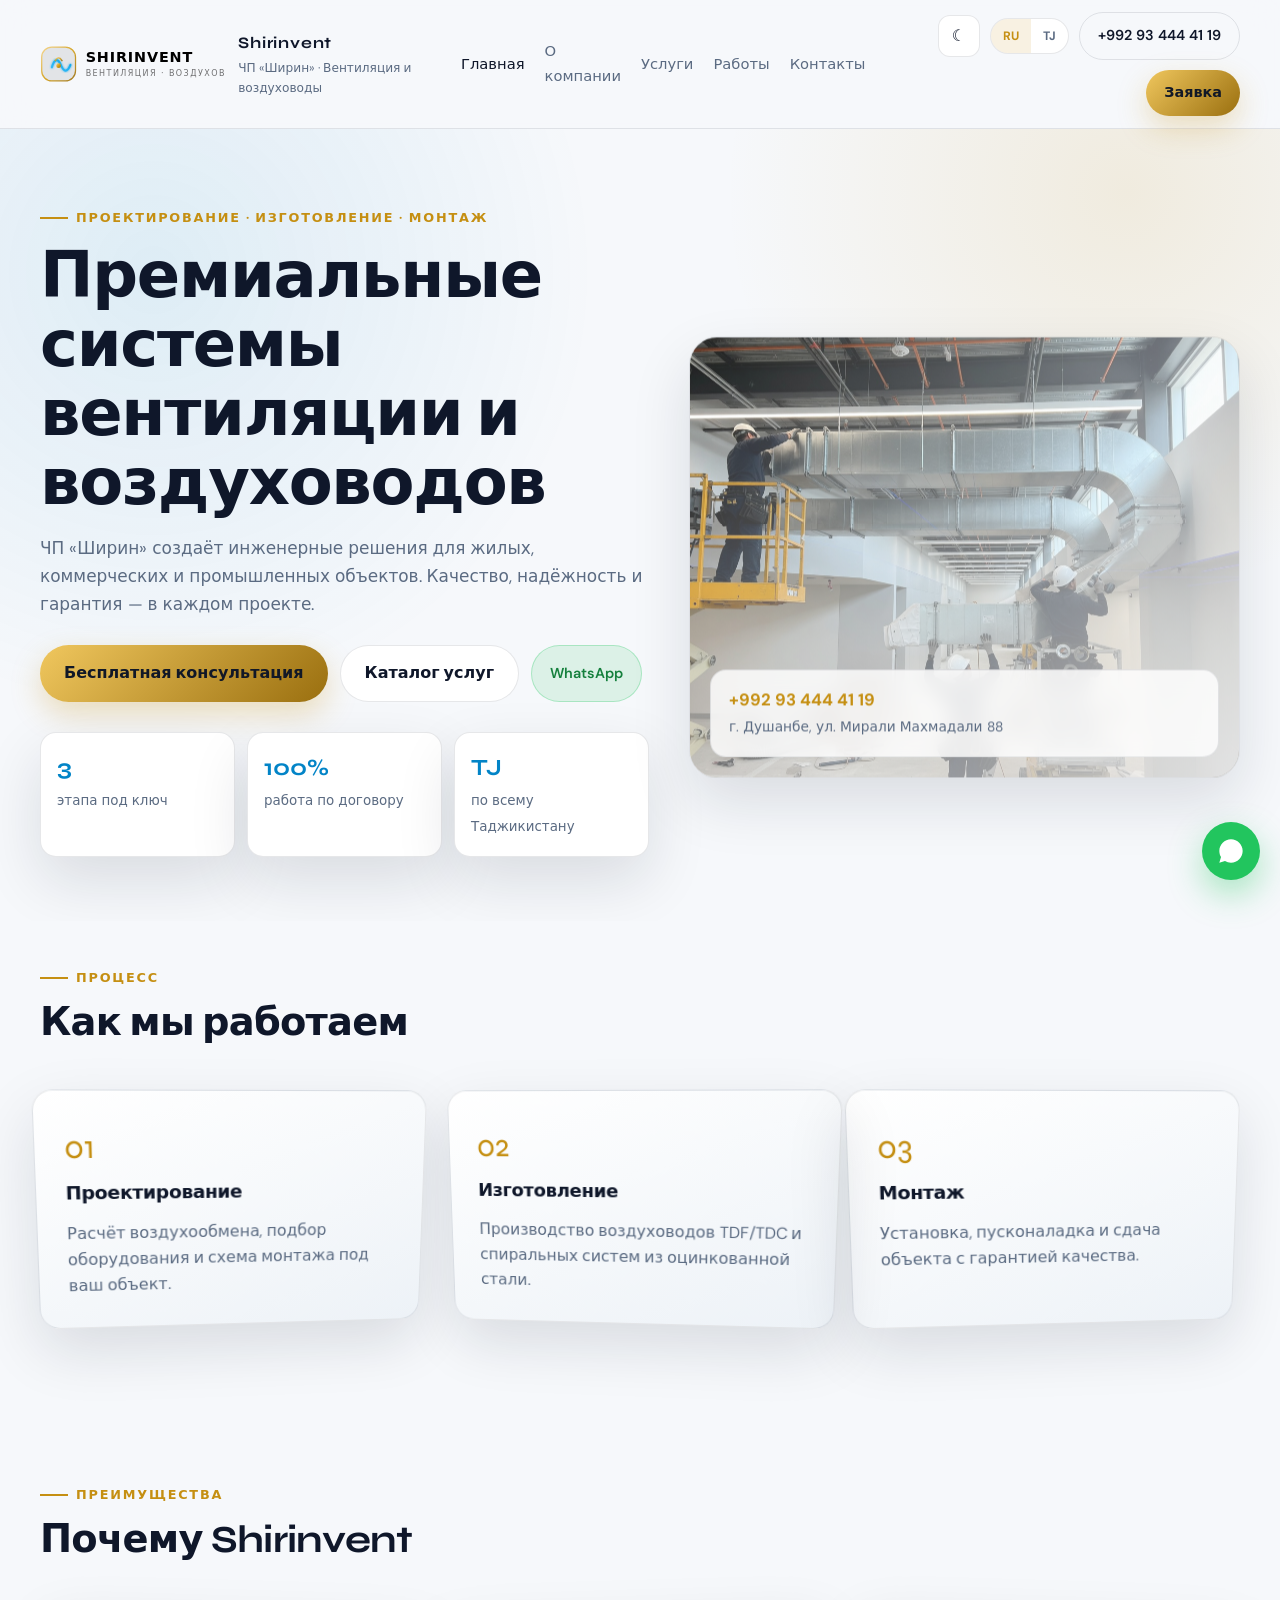
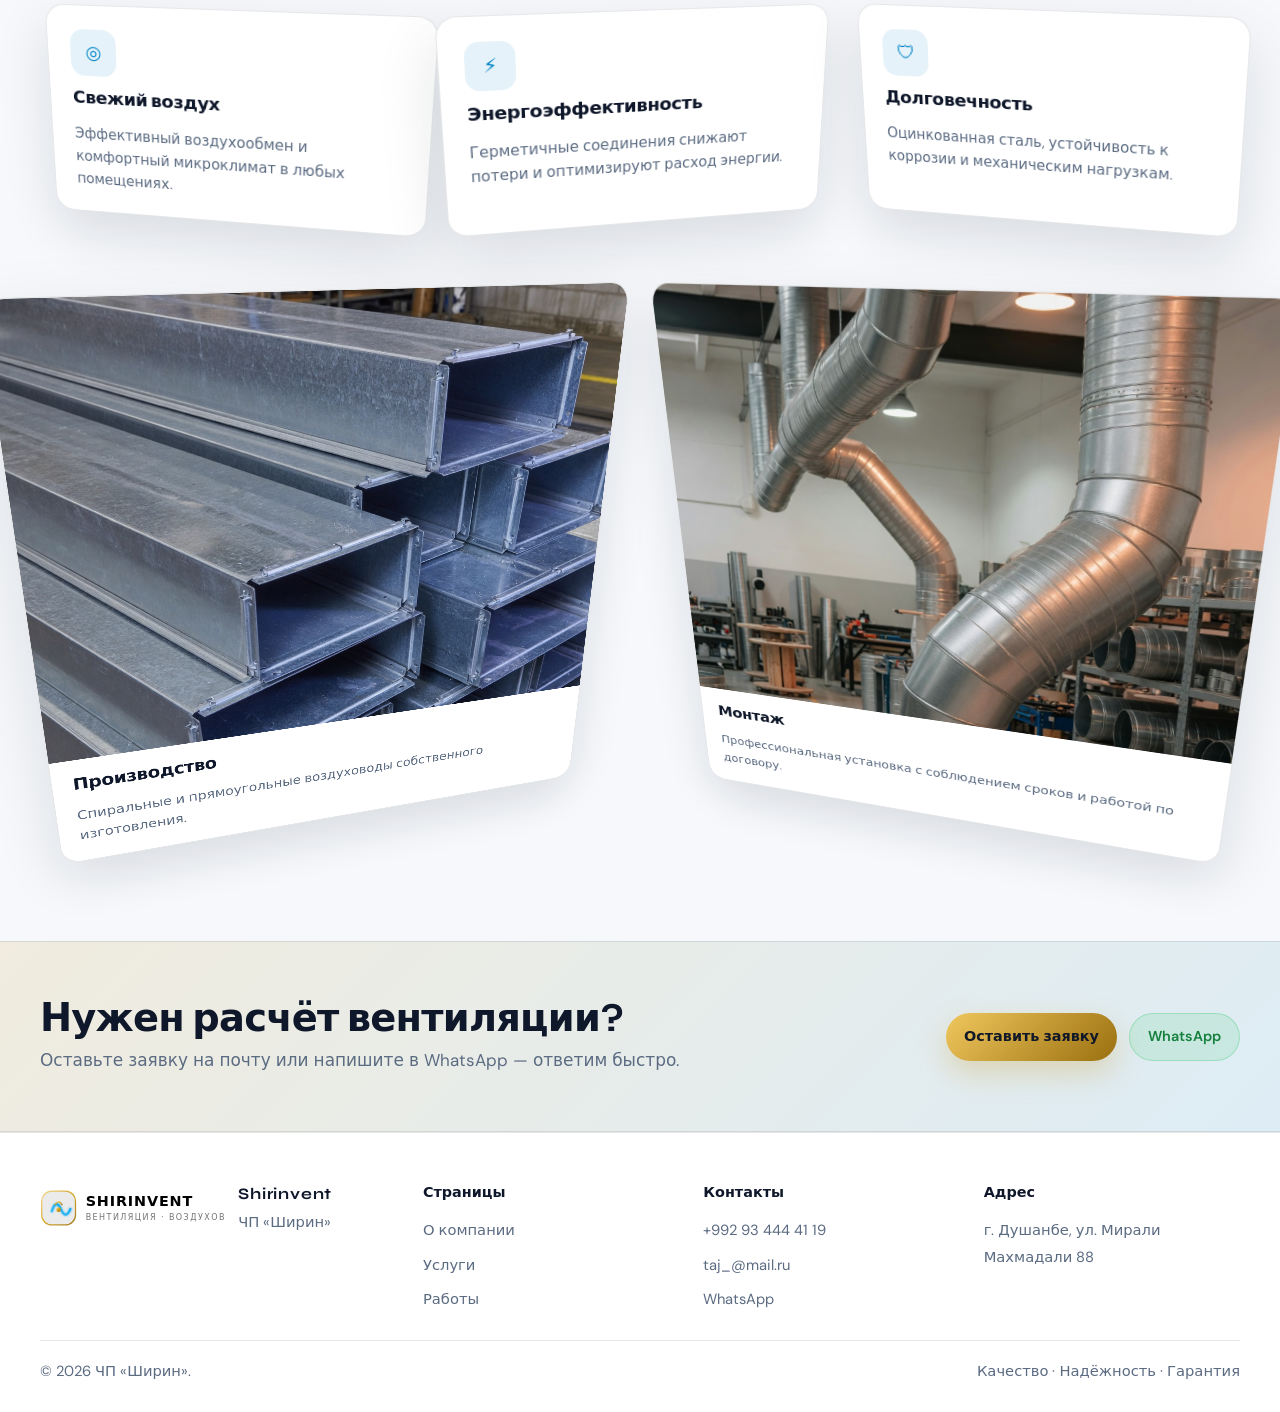
==== ru/index.html @ 2869052f "Initial release: bilingual Shirinvent website (RU/TJ) Premium HVAC company site with dark/light them" ====
<!doctype html>
<html lang="ru">
<head>
  <meta charset="utf-8">
  <meta name="viewport" content="width=device-width, initial-scale=1">
  <title>Shirinvent — Вентиляция и воздуховоды в Таджикистане</title>
  <meta name="description" content="ЧП «Ширин» — проектирование, изготовление и монтаж систем вентиляции. Душанбе, ул. Мирали Махмадали 88.">
  <meta property="og:title" content="Shirinvent — Вентиляция и воздуховоды">
  <meta property="og:image" content="../assets/images/hero-ducts.jpg">
  <link rel="icon" href="../assets/images/logo.svg" type="image/svg+xml">
  <link rel="alternate" hreflang="ru" href="./index.html">
  <link rel="alternate" hreflang="tg" href="../tj/index.html">
  <script>(function(){var t=localStorage.getItem("shirinvent-theme");if(t)document.documentElement.setAttribute("data-theme",t);})();</script>
  <link rel="preconnect" href="https://fonts.googleapis.com">
  <link rel="preconnect" href="https://fonts.gstatic.com" crossorigin>
  <link href="https://fonts.googleapis.com/css2?family=DM+Sans:ital,opsz,wght@0,9..40,400;0,9..40,500;0,9..40,700&family=Syne:wght@500;700;800&display=swap" rel="stylesheet">
  <link rel="stylesheet" href="../assets/css/styles.css">
  <script type="application/ld+json">
  {"@context":"https://schema.org","@type":"LocalBusiness","name":"Shirinvent — ЧП «Ширин»","telephone":"+992934444119","email":"taj_@mail.ru","address":{"@type":"PostalAddress","streetAddress":"ул. Мирали Махмадали 88","addressLocality":"Душанбе","addressCountry":"TJ"}}
  </script>
</head>
<body>
  <div class="scroll-progress" aria-hidden="true"></div>
  <header class="topbar">
    <div class="shell topbar-inner">
      <a class="brand" href="./index.html"><img class="brand-mark" src="../assets/images/logo.svg" alt="Shirinvent" width="200" height="48"><span class="brand-copy"><strong>Shirinvent</strong><span>ЧП «Ширин» · Вентиляция и воздуховоды</span></span></a>
      <nav class="nav"><a aria-current="page" href="./index.html">Главная</a><a href="./about.html">О компании</a><a href="./services.html">Услуги</a><a href="./gallery.html">Работы</a><a href="./contacts.html">Контакты</a></nav>
      <div class="header-actions">
        <button class="theme-toggle" type="button" data-theme-toggle aria-pressed="true" aria-label="Тема"><span class="theme-icon-sun">☀</span><span class="theme-icon-moon">☾</span></button>
        <div class="lang-switch"><a class="active" href="./index.html">RU</a><a href="../tj/index.html">TJ</a></div>
        <a class="ghost" href="tel:+992934444119">+992 93 444 41 19</a>
        <a class="cta" href="./contacts.html#lead-form">Заявка</a>
        <button class="menu-toggle" type="button" data-menu-button aria-expanded="false" aria-label="Меню">≡</button>
      </div>
    </div>
    <div class="shell mobile-panel" data-mobile-panel><nav><a href="./index.html">Главная</a><a href="./about.html">О компании</a><a href="./services.html">Услуги</a><a href="./gallery.html">Работы</a><a href="./contacts.html">Контакты</a><a href="../tj/index.html">Тоҷикӣ</a></nav></div>
  </header>

  <main>
    <section class="hero">
      <div class="shell hero-grid">
        <div class="hero-copy">
          <span class="eyebrow" data-reveal>Проектирование · Изготовление · Монтаж</span>
          <h1 data-reveal data-delay="1">Премиальные системы вентиляции и воздуховодов</h1>
          <p class="lead" data-reveal data-delay="2">ЧП «Ширин» создаёт инженерные решения для жилых, коммерческих и промышленных объектов. Качество, надёжность и гарантия — в каждом проекте.</p>
          <div class="hero-actions" data-reveal data-delay="3">
            <a class="cta cta-lg" href="./contacts.html#lead-form">Бесплатная консультация</a>
            <a class="cta-outline cta-lg" href="./services.html">Каталог услуг</a>
            <a class="whatsapp" href="https://wa.me/992934444119">WhatsApp</a>
          </div>
          <div class="hero-metrics" data-reveal data-delay="3">
            <article class="metric"><strong>3</strong><span>этапа под ключ</span></article>
            <article class="metric"><strong>100%</strong><span>работа по договору</span></article>
            <article class="metric"><strong>TJ</strong><span>по всему Таджикистану</span></article>
          </div>
        </div>
        <div class="hero-visual" data-parallax="0.12" data-reveal data-delay="2">
          <img src="../assets/images/hero-ducts.jpg" alt="Спиральные воздуховоды Shirinvent" width="1152" height="864" loading="eager">
          <div class="hero-badge"><strong>+992 93 444 41 19</strong><span>г. Душанбе, ул. Мирали Махмадали 88</span></div>
        </div>
      </div>
    </section>

    <section class="scroll-3d-stage" data-3d-stage>
      <div class="shell">
        <div class="section-head"><div><span class="section-kicker">Процесс</span><h2>Как мы работаем</h2></div></div>
        <div class="scroll-3d-track">
          <article class="scroll-3d-card" data-3d-card data-reveal><div class="step">01</div><h3>Проектирование</h3><p style="color:var(--muted);margin:0;">Расчёт воздухообмена, подбор оборудования и схема монтажа под ваш объект.</p></article>
          <article class="scroll-3d-card" data-3d-card data-reveal data-delay="1"><div class="step">02</div><h3>Изготовление</h3><p style="color:var(--muted);margin:0;">Производство воздуховодов TDF/TDC и спиральных систем из оцинкованной стали.</p></article>
          <article class="scroll-3d-card" data-3d-card data-reveal data-delay="2"><div class="step">03</div><h3>Монтаж</h3><p style="color:var(--muted);margin:0;">Установка, пусконаладка и сдача объекта с гарантией качества.</p></article>
        </div>
      </div>
    </section>

    <section class="section">
      <div class="shell">
        <div class="section-head"><div><span class="section-kicker">Преимущества</span><h2>Почему Shirinvent</h2></div></div>
        <div class="cards">
          <article class="card" data-reveal data-3d-card><div class="card-icon">◎</div><h3>Свежий воздух</h3><p>Эффективный воздухообмен и комфортный микроклимат в любых помещениях.</p></article>
          <article class="card" data-reveal data-delay="1" data-3d-card><div class="card-icon">⚡</div><h3>Энергоэффективность</h3><p>Герметичные соединения снижают потери и оптимизируют расход энергии.</p></article>
          <article class="card" data-reveal data-delay="2" data-3d-card><div class="card-icon">🛡</div><h3>Долговечность</h3><p>Оцинкованная сталь, устойчивость к коррозии и механическим нагрузкам.</p></article>
        </div>
      </div>
    </section>

    <section class="section" style="padding-top:0;">
      <div class="shell split">
        <article class="media-card" data-reveal data-3d-card>
          <img src="../assets/images/production.jpg" alt="Производство воздуховодов" width="1248" height="832" loading="lazy">
          <div class="media-body"><h3>Производство</h3><p>Спиральные и прямоугольные воздуховоды собственного изготовления.</p></div>
        </article>
        <article class="media-card" data-reveal data-delay="1" data-3d-card>
          <img src="../assets/images/installation.jpg" alt="Монтаж вентиляции" width="864" height="1152" loading="lazy">
          <div class="media-body"><h3>Монтаж</h3><p>Профессиональная установка с соблюдением сроков и работой по договору.</p></div>
        </article>
      </div>
    </section>

    <section class="cta-band">
      <div class="shell cta-band-inner">
        <div><h2 style="margin-bottom:8px;">Нужен расчёт вентиляции?</h2><p class="lead" style="margin:0;">Оставьте заявку на почту или напишите в WhatsApp — ответим быстро.</p></div>
        <div class="hero-actions" style="margin:0;"><a class="cta" href="./contacts.html#lead-form">Оставить заявку</a><a class="whatsapp" href="https://wa.me/992934444119">WhatsApp</a></div>
      </div>
    </section>
  </main>

  <footer class="footer">
    <div class="shell">
      <div class="footer-grid">
        <div><a class="brand" href="./index.html"><img class="brand-mark" src="../assets/images/logo.svg" alt="Shirinvent" width="180" height="44"><span class="brand-copy"><strong style="color:var(--text);">Shirinvent</strong><span>ЧП «Ширин»</span></span></a></div>
        <div><h4>Страницы</h4><ul><li><a href="./about.html">О компании</a></li><li><a href="./services.html">Услуги</a></li><li><a href="./gallery.html">Работы</a></li></ul></div>
        <div><h4>Контакты</h4><ul><li><a href="tel:+992934444119">+992 93 444 41 19</a></li><li><a href="mailto:taj_@mail.ru">taj_@mail.ru</a></li><li><a href="https://wa.me/992934444119">WhatsApp</a></li></ul></div>
        <div><h4>Адрес</h4><ul><li><span>г. Душанбе, ул. Мирали Махмадали 88</span></li></ul></div>
      </div>
      <div class="footer-bottom"><span>© <span data-year></span> ЧП «Ширин».</span><span>Качество · Надёжность · Гарантия</span></div>
    </div>
  </footer>
  <a class="float-wa" href="https://wa.me/992934444119" target="_blank" rel="noopener" aria-label="WhatsApp"><svg viewBox="0 0 24 24" fill="currentColor" aria-hidden="true"><path d="M17.472 14.382c-.297-.149-1.758-.867-2.03-.967-.273-.099-.471-.148-.67.15-.197.297-.767.966-.94 1.164-.173.199-.347.223-.644.075-.297-.15-1.255-.463-2.39-1.475-.883-.788-1.48-1.761-1.653-2.059-.173-.297-.018-.458.13-.606.134-.133.298-.347.446-.52.149-.174.198-.298.298-.497.099-.198.05-.371-.025-.52-.075-.149-.669-1.612-.916-2.207-.242-.579-.487-.5-.669-.51-.173-.008-.371-.01-.57-.01-.198 0-.52.074-.792.372-.272.297-1.04 1.016-1.04 2.479 0 1.462 1.065 2.875 1.213 3.074.149.198 2.096 3.2 5.077 4.487.709.306 1.262.489 1.694.625.712.227 1.36.195 1.871.118.571-.085 1.758-.719 2.006-1.413.248-.694.248-1.289.173-1.413-.074-.124-.272-.198-.57-.347z"/><path d="M12 2C6.477 2 2 6.477 2 12c0 1.89.525 3.66 1.438 5.168L2 22l4.832-1.438A9.955 9.955 0 0012 22c5.523 0 10-4.477 10-10S17.523 2 12 2z"/></svg></a>
  <script src="../assets/js/app.js"></script>
</body>
</html>
---- assets/css/styles.css ----
:root,
[data-theme="dark"] {
  --bg: #070b10;
  --bg-elevated: #0f1620;
  --bg-card: #141d28;
  --bg-soft: #1a2432;
  --border: rgba(148, 163, 184, 0.16);
  --text: #eef3f9;
  --muted: #8fa3bb;
  --accent: #e8b84a;
  --accent-2: #c9921d;
  --accent-soft: rgba(232, 184, 74, 0.14);
  --sky: #38bdf8;
  --sky-soft: rgba(56, 189, 248, 0.14);
  --success: #22c55e;
  --danger: #f87171;
  --topbar-bg: rgba(7, 11, 16, 0.82);
  --hero-overlay: linear-gradient(135deg, rgba(7, 11, 16, 0.2), rgba(7, 11, 16, 0.75));
  --shadow: 0 28px 70px rgba(0, 0, 0, 0.42);
  --img-overlay: linear-gradient(180deg, transparent 30%, rgba(7, 11, 16, 0.88));
  color-scheme: dark;
}

[data-theme="light"] {
  --bg: #f6f8fb;
  --bg-elevated: #ffffff;
  --bg-card: #ffffff;
  --bg-soft: #edf2f7;
  --border: rgba(15, 23, 42, 0.1);
  --text: #0f172a;
  --muted: #5b6b82;
  --accent: #c58f12;
  --accent-2: #9a6f0f;
  --accent-soft: rgba(197, 143, 18, 0.12);
  --sky: #0284c7;
  --sky-soft: rgba(2, 132, 199, 0.1);
  --success: #15803d;
  --danger: #dc2626;
  --topbar-bg: rgba(246, 248, 251, 0.88);
  --hero-overlay: linear-gradient(135deg, rgba(255, 255, 255, 0.1), rgba(246, 248, 251, 0.82));
  --shadow: 0 24px 60px rgba(15, 23, 42, 0.12);
  --img-overlay: linear-gradient(180deg, transparent 25%, rgba(246, 248, 251, 0.95));
  color-scheme: light;
}

:root {
  --shell: min(1200px, calc(100% - 32px));
  --radius: 20px;
  --font-display: "Syne", system-ui, sans-serif;
  --font-body: "DM Sans", system-ui, sans-serif;
}

*, *::before, *::after { box-sizing: border-box; }
html { scroll-behavior: smooth; }
body {
  margin: 0;
  font-family: var(--font-body);
  background: var(--bg);
  color: var(--text);
  line-height: 1.65;
  -webkit-font-smoothing: antialiased;
  transition: background 0.35s ease, color 0.35s ease;
}
img { max-width: 100%; display: block; height: auto; }
a { color: inherit; text-decoration: none; }
button, input, select, textarea { font: inherit; color: inherit; }
.shell { width: var(--shell); margin-inline: auto; }

.scroll-progress {
  position: fixed;
  top: 0;
  left: 0;
  right: 0;
  height: 3px;
  z-index: 120;
  background: linear-gradient(90deg, var(--sky), var(--accent));
  transform-origin: left center;
  transform: scaleX(0);
}

.topbar {
  position: sticky;
  top: 0;
  z-index: 100;
  backdrop-filter: blur(18px);
  background: var(--topbar-bg);
  border-bottom: 1px solid var(--border);
}
.topbar-inner {
  display: flex;
  align-items: center;
  justify-content: space-between;
  gap: 16px;
  padding: 12px 0;
}
.brand { display: flex; align-items: center; gap: 12px; min-width: 0; }
.brand-mark { height: 44px; width: auto; flex-shrink: 0; color: var(--text); }
.brand-copy { display: grid; gap: 2px; min-width: 0; }
.brand-copy strong {
  font-family: var(--font-display);
  font-size: 1rem;
  letter-spacing: 0.05em;
}
.brand-copy span { color: var(--muted); font-size: 0.76rem; }

.nav { display: flex; gap: 20px; align-items: center; }
.nav a {
  color: var(--muted);
  font-size: 0.92rem;
  font-weight: 500;
  transition: color 0.2s;
}
.nav a:hover, .nav a[aria-current="page"] { color: var(--text); }

.header-actions { display: flex; align-items: center; gap: 10px; flex-wrap: wrap; justify-content: flex-end; }

.theme-toggle,
.lang-switch a,
.menu-toggle {
  transition: background 0.2s, border-color 0.2s, transform 0.2s;
}

.theme-toggle {
  width: 42px;
  height: 42px;
  border-radius: 12px;
  border: 1px solid var(--border);
  background: var(--bg-elevated);
  display: grid;
  place-items: center;
  cursor: pointer;
  position: relative;
}
.theme-toggle .theme-icon-sun,
.theme-toggle .theme-icon-moon {
  position: absolute;
  font-size: 1rem;
  transition: opacity 0.25s, transform 0.25s;
}
[data-theme="dark"] .theme-toggle .theme-icon-sun { opacity: 1; transform: rotate(0); }
[data-theme="dark"] .theme-toggle .theme-icon-moon { opacity: 0; transform: rotate(90deg); }
[data-theme="light"] .theme-toggle .theme-icon-sun { opacity: 0; transform: rotate(-90deg); }
[data-theme="light"] .theme-toggle .theme-icon-moon { opacity: 1; transform: rotate(0); }

.lang-switch {
  display: inline-flex;
  border: 1px solid var(--border);
  border-radius: 999px;
  overflow: hidden;
  background: var(--bg-elevated);
}
.lang-switch a {
  padding: 7px 12px;
  font-size: 0.76rem;
  font-weight: 700;
  color: var(--muted);
}
.lang-switch a.active { background: var(--accent-soft); color: var(--accent); }

.cta, .ghost, .whatsapp, .cta-outline {
  display: inline-flex;
  align-items: center;
  justify-content: center;
  gap: 8px;
  border-radius: 999px;
  padding: 11px 18px;
  font-weight: 600;
  font-size: 0.9rem;
  transition: transform 0.2s, box-shadow 0.2s, background 0.2s;
  white-space: nowrap;
}
.cta {
  background: linear-gradient(135deg, #f0c75e, var(--accent-2));
  color: #111827;
  box-shadow: 0 12px 30px rgba(201, 146, 29, 0.28);
  border: none;
  cursor: pointer;
}
.cta:hover { transform: translateY(-2px); }
.cta-lg { padding: 14px 24px; font-size: 1rem; }
.cta-outline {
  border: 1px solid var(--border);
  color: var(--text);
  background: var(--bg-elevated);
}
.ghost {
  border: 1px solid var(--border);
  color: var(--text);
  background: transparent;
}
.whatsapp {
  background: rgba(34, 197, 94, 0.12);
  color: var(--success);
  border: 1px solid rgba(34, 197, 94, 0.28);
}

.menu-toggle {
  display: none;
  width: 42px;
  height: 42px;
  border-radius: 12px;
  border: 1px solid var(--border);
  background: var(--bg-elevated);
  color: var(--text);
  font-size: 1.25rem;
  cursor: pointer;
}
.mobile-panel { display: none; padding-bottom: 14px; }
.mobile-panel nav { display: grid; gap: 10px; padding-top: 8px; }
.mobile-panel a { color: var(--muted); font-weight: 500; }
.mobile-panel.open { display: block; }

.float-wa {
  position: fixed;
  right: 20px;
  bottom: 20px;
  z-index: 90;
  width: 58px;
  height: 58px;
  border-radius: 50%;
  background: #22c55e;
  color: #fff;
  display: grid;
  place-items: center;
  box-shadow: 0 14px 34px rgba(34, 197, 94, 0.38);
  transition: transform 0.2s;
}
.float-wa:hover { transform: scale(1.06); }
.float-wa svg { width: 28px; height: 28px; }

.hero {
  position: relative;
  overflow: hidden;
  padding: 72px 0 64px;
}
.hero::before {
  content: "";
  position: absolute;
  inset: 0;
  background:
    radial-gradient(circle at 12% 18%, var(--sky-soft), transparent 34%),
    radial-gradient(circle at 88% 8%, var(--accent-soft), transparent 30%);
  pointer-events: none;
}
.hero-grid {
  position: relative;
  display: grid;
  grid-template-columns: 1.05fr 0.95fr;
  gap: 40px;
  align-items: center;
}
.eyebrow, .section-kicker {
  display: inline-flex;
  align-items: center;
  gap: 8px;
  color: var(--accent);
  font-size: 0.8rem;
  font-weight: 700;
  letter-spacing: 0.14em;
  text-transform: uppercase;
  margin-bottom: 14px;
}
.eyebrow::before, .section-kicker::before {
  content: "";
  width: 28px;
  height: 2px;
  background: var(--accent);
}
h1, h2, h3 {
  font-family: var(--font-display);
  line-height: 1.08;
  margin: 0 0 16px;
  letter-spacing: -0.02em;
}
h1 { font-size: clamp(2.2rem, 5vw, 4rem); }
h2 { font-size: clamp(1.7rem, 3vw, 2.5rem); }
h3 { font-size: 1.15rem; }
.lead { color: var(--muted); font-size: 1.06rem; max-width: 58ch; }
.hero-actions { display: flex; flex-wrap: wrap; gap: 12px; margin-top: 26px; }
.hero-metrics {
  display: grid;
  grid-template-columns: repeat(3, 1fr);
  gap: 12px;
  margin-top: 30px;
}
.metric {
  padding: 16px;
  border: 1px solid var(--border);
  border-radius: 16px;
  background: var(--bg-card);
  box-shadow: var(--shadow);
}
.metric strong {
  display: block;
  font-family: var(--font-display);
  font-size: 1.45rem;
  color: var(--sky);
}
.metric span { color: var(--muted); font-size: 0.84rem; }

.hero-visual {
  position: relative;
  min-height: 440px;
  border-radius: 28px;
  overflow: hidden;
  border: 1px solid var(--border);
  box-shadow: var(--shadow);
  transform-style: preserve-3d;
}
.hero-visual img {
  width: 100%;
  height: 100%;
  object-fit: cover;
  min-height: 440px;
}
.hero-visual::after {
  content: "";
  position: absolute;
  inset: 0;
  background: var(--hero-overlay);
}
.hero-badge {
  position: absolute;
  left: 20px;
  right: 20px;
  bottom: 20px;
  z-index: 2;
  padding: 16px 18px;
  border-radius: 16px;
  background: rgba(0, 0, 0, 0.45);
  border: 1px solid rgba(255, 255, 255, 0.12);
  backdrop-filter: blur(10px);
}
[data-theme="light"] .hero-badge {
  background: rgba(255, 255, 255, 0.82);
  border-color: var(--border);
}
.hero-badge strong { color: var(--accent); font-size: 1.05rem; display: block; }
.hero-badge span { color: var(--muted); font-size: 0.86rem; }

.section { padding: 72px 0; }
.section-head {
  display: flex;
  justify-content: space-between;
  align-items: end;
  gap: 24px;
  margin-bottom: 32px;
}
.cards { display: grid; grid-template-columns: repeat(3, 1fr); gap: 18px; }
.card {
  padding: 24px;
  border-radius: var(--radius);
  border: 1px solid var(--border);
  background: var(--bg-card);
  box-shadow: var(--shadow);
  transition: transform 0.25s, border-color 0.25s;
}
.card:hover { transform: translateY(-4px); border-color: rgba(232, 184, 74, 0.35); }
.card-icon {
  width: 48px;
  height: 48px;
  border-radius: 14px;
  display: grid;
  place-items: center;
  margin-bottom: 14px;
  background: var(--sky-soft);
  color: var(--sky);
  font-size: 1.2rem;
}
.card p { color: var(--muted); margin: 0; font-size: 0.94rem; }

.split { display: grid; grid-template-columns: 1fr 1fr; gap: 24px; align-items: stretch; }
.panel {
  padding: 28px;
  border-radius: var(--radius);
  border: 1px solid var(--border);
  background: var(--bg-card);
  box-shadow: var(--shadow);
}
.check-list {
  list-style: none;
  padding: 0;
  margin: 18px 0 0;
  display: grid;
  gap: 12px;
}
.check-list li { display: flex; gap: 10px; color: var(--muted); }
.check-list li::before { content: "✓"; color: var(--accent); font-weight: 700; }

.media-card {
  border-radius: var(--radius);
  overflow: hidden;
  border: 1px solid var(--border);
  background: var(--bg-card);
  box-shadow: var(--shadow);
  transform-style: preserve-3d;
  will-change: transform;
}
.media-card img { width: 100%; aspect-ratio: 4/3; object-fit: cover; }
.media-card .media-body { padding: 20px; }
.media-card p { color: var(--muted); margin: 0; font-size: 0.92rem; }

.scroll-3d-stage {
  padding: 40px 0 80px;
  perspective: 1200px;
}
.scroll-3d-track {
  display: grid;
  grid-template-columns: repeat(3, 1fr);
  gap: 20px;
  transform-style: preserve-3d;
  transform: rotateX(calc((0.5 - var(--scroll-p, 0)) * 8deg));
  transition: transform 0.1s linear;
}
.scroll-3d-card {
  padding: 28px;
  border-radius: var(--radius);
  border: 1px solid var(--border);
  background: linear-gradient(160deg, var(--bg-card), var(--bg-soft));
  box-shadow: var(--shadow);
  transform-style: preserve-3d;
  will-change: transform;
}
.scroll-3d-card .step {
  font-family: var(--font-display);
  font-size: 2rem;
  color: var(--accent);
  margin-bottom: 8px;
}

.products-grid { display: grid; grid-template-columns: repeat(2, 1fr); gap: 18px; }
.product-card {
  padding: 26px;
  border-radius: var(--radius);
  border: 1px solid var(--border);
  background: var(--bg-card);
  box-shadow: var(--shadow);
}
.product-card .tag {
  display: inline-block;
  margin-bottom: 12px;
  padding: 6px 10px;
  border-radius: 999px;
  background: var(--accent-soft);
  color: var(--accent);
  font-size: 0.74rem;
  font-weight: 700;
  letter-spacing: 0.08em;
  text-transform: uppercase;
}

.gallery-grid { display: grid; grid-template-columns: repeat(3, 1fr); gap: 16px; }
.gallery-item {
  border-radius: 18px;
  border: 1px solid var(--border);
  background: var(--bg-card);
  overflow: hidden;
  position: relative;
  box-shadow: var(--shadow);
  transition: transform 0.25s;
}
.gallery-item:hover { transform: translateY(-4px); }
.gallery-item img { width: 100%; aspect-ratio: 1; object-fit: cover; }
.gallery-item .gallery-caption {
  position: absolute;
  left: 0;
  right: 0;
  bottom: 0;
  padding: 16px;
  background: var(--img-overlay);
}
.gallery-item strong { display: block; margin-bottom: 4px; }
.gallery-item span { color: var(--muted); font-size: 0.84rem; }

.page-hero {
  padding: 60px 0 36px;
  border-bottom: 1px solid var(--border);
  background: linear-gradient(180deg, var(--bg-soft), transparent);
}
.page-hero-box { max-width: 760px; }

.contact-grid { display: grid; grid-template-columns: 0.95fr 1.05fr; gap: 22px; }
.contact-card, .form-panel {
  padding: 28px;
  border-radius: var(--radius);
  border: 1px solid var(--border);
  background: var(--bg-card);
  box-shadow: var(--shadow);
}
.contact-list {
  list-style: none;
  padding: 0;
  margin: 0;
  display: grid;
  gap: 16px;
}
.contact-list li { display: grid; gap: 4px; }
.contact-list strong {
  color: var(--muted);
  font-size: 0.8rem;
  text-transform: uppercase;
  letter-spacing: 0.08em;
}
.contact-list a { color: var(--sky); }
.inline-actions { display: flex; flex-wrap: wrap; gap: 10px; }

.form-grid { display: grid; gap: 14px; }
.form-grid.two { grid-template-columns: 1fr 1fr; }
label { display: grid; gap: 6px; color: var(--muted); font-size: 0.9rem; }
input, select, textarea {
  width: 100%;
  border: 1px solid var(--border);
  background: var(--bg);
  color: var(--text);
  border-radius: 12px;
  padding: 12px 14px;
}
textarea { min-height: 120px; resize: vertical; }
.form-actions { display: flex; flex-wrap: wrap; gap: 10px; }
.fineprint { color: var(--muted); font-size: 0.82rem; margin: 0; }
.fineprint.success { color: var(--success); }
.fineprint.error { color: var(--danger); }

.cta-band {
  margin: 0;
  padding: 56px 0;
  background: linear-gradient(135deg, var(--accent-soft), var(--sky-soft));
  border-block: 1px solid var(--border);
}
.cta-band-inner {
  display: flex;
  justify-content: space-between;
  align-items: center;
  gap: 24px;
}

.footer {
  padding: 48px 0 28px;
  border-top: 1px solid var(--border);
  background: var(--bg-elevated);
}
.footer-grid {
  display: grid;
  grid-template-columns: 1.4fr repeat(3, 1fr);
  gap: 24px;
}
.footer h4 { margin: 0 0 12px; font-size: 0.9rem; }
.footer ul { list-style: none; padding: 0; margin: 0; display: grid; gap: 8px; }
.footer a, .footer span { color: var(--muted); font-size: 0.92rem; }
.footer-bottom {
  margin-top: 28px;
  padding-top: 18px;
  border-top: 1px solid var(--border);
  display: flex;
  justify-content: space-between;
  gap: 12px;
  color: var(--muted);
  font-size: 0.86rem;
  flex-wrap: wrap;
}

[data-reveal] {
  opacity: 0;
  transform: translateY(22px);
  transition: opacity 0.65s ease, transform 0.65s ease;
}
[data-reveal].visible { opacity: 1; transform: none; }
[data-delay="1"] { transition-delay: 0.1s; }
[data-delay="2"] { transition-delay: 0.2s; }
[data-delay="3"] { transition-delay: 0.3s; }

.map-embed {
  margin-top: 18px;
  border-radius: 16px;
  overflow: hidden;
  border: 1px solid var(--border);
  min-height: 220px;
  background: var(--bg-soft);
}
.map-embed iframe { width: 100%; height: 260px; border: 0; display: block; }

@media (max-width: 1024px) {
  .nav, .header-actions .ghost { display: none; }
  .menu-toggle { display: inline-grid; place-items: center; }
  .hero-grid, .split, .contact-grid, .cards, .products-grid, .gallery-grid,
  .footer-grid, .cta-band-inner, .scroll-3d-track { grid-template-columns: 1fr; }
  .hero-metrics { grid-template-columns: 1fr; }
  .form-grid.two { grid-template-columns: 1fr; }
  .section-head { flex-direction: column; align-items: start; }
}

@media (max-width: 640px) {
  :root { --shell: min(1200px, calc(100% - 20px)); }
  .header-actions .cta { display: none; }
  .float-wa { right: 14px; bottom: 14px; width: 52px; height: 52px; }
  h1 { font-size: 2rem; }
  .hero { padding-top: 48px; }
  .hero-visual { min-height: 300px; }
  .hero-visual img { min-height: 300px; }
}
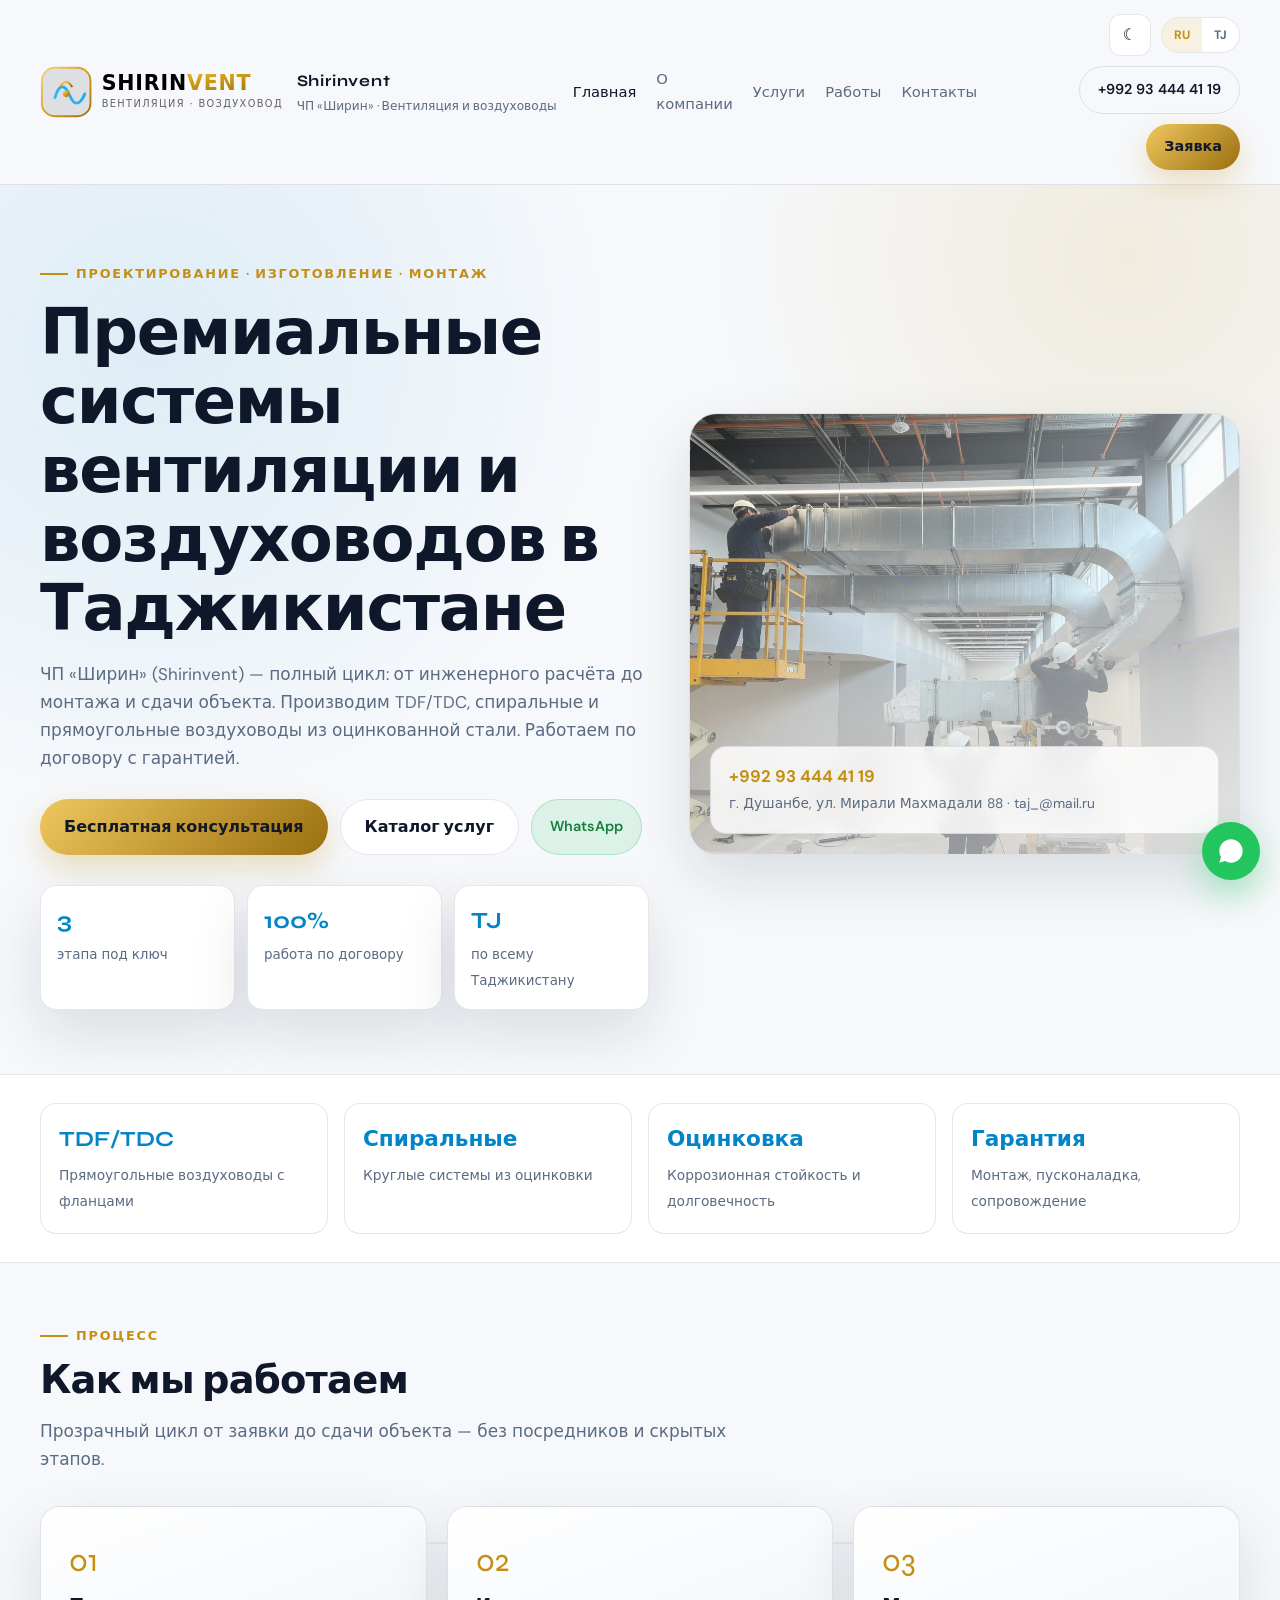
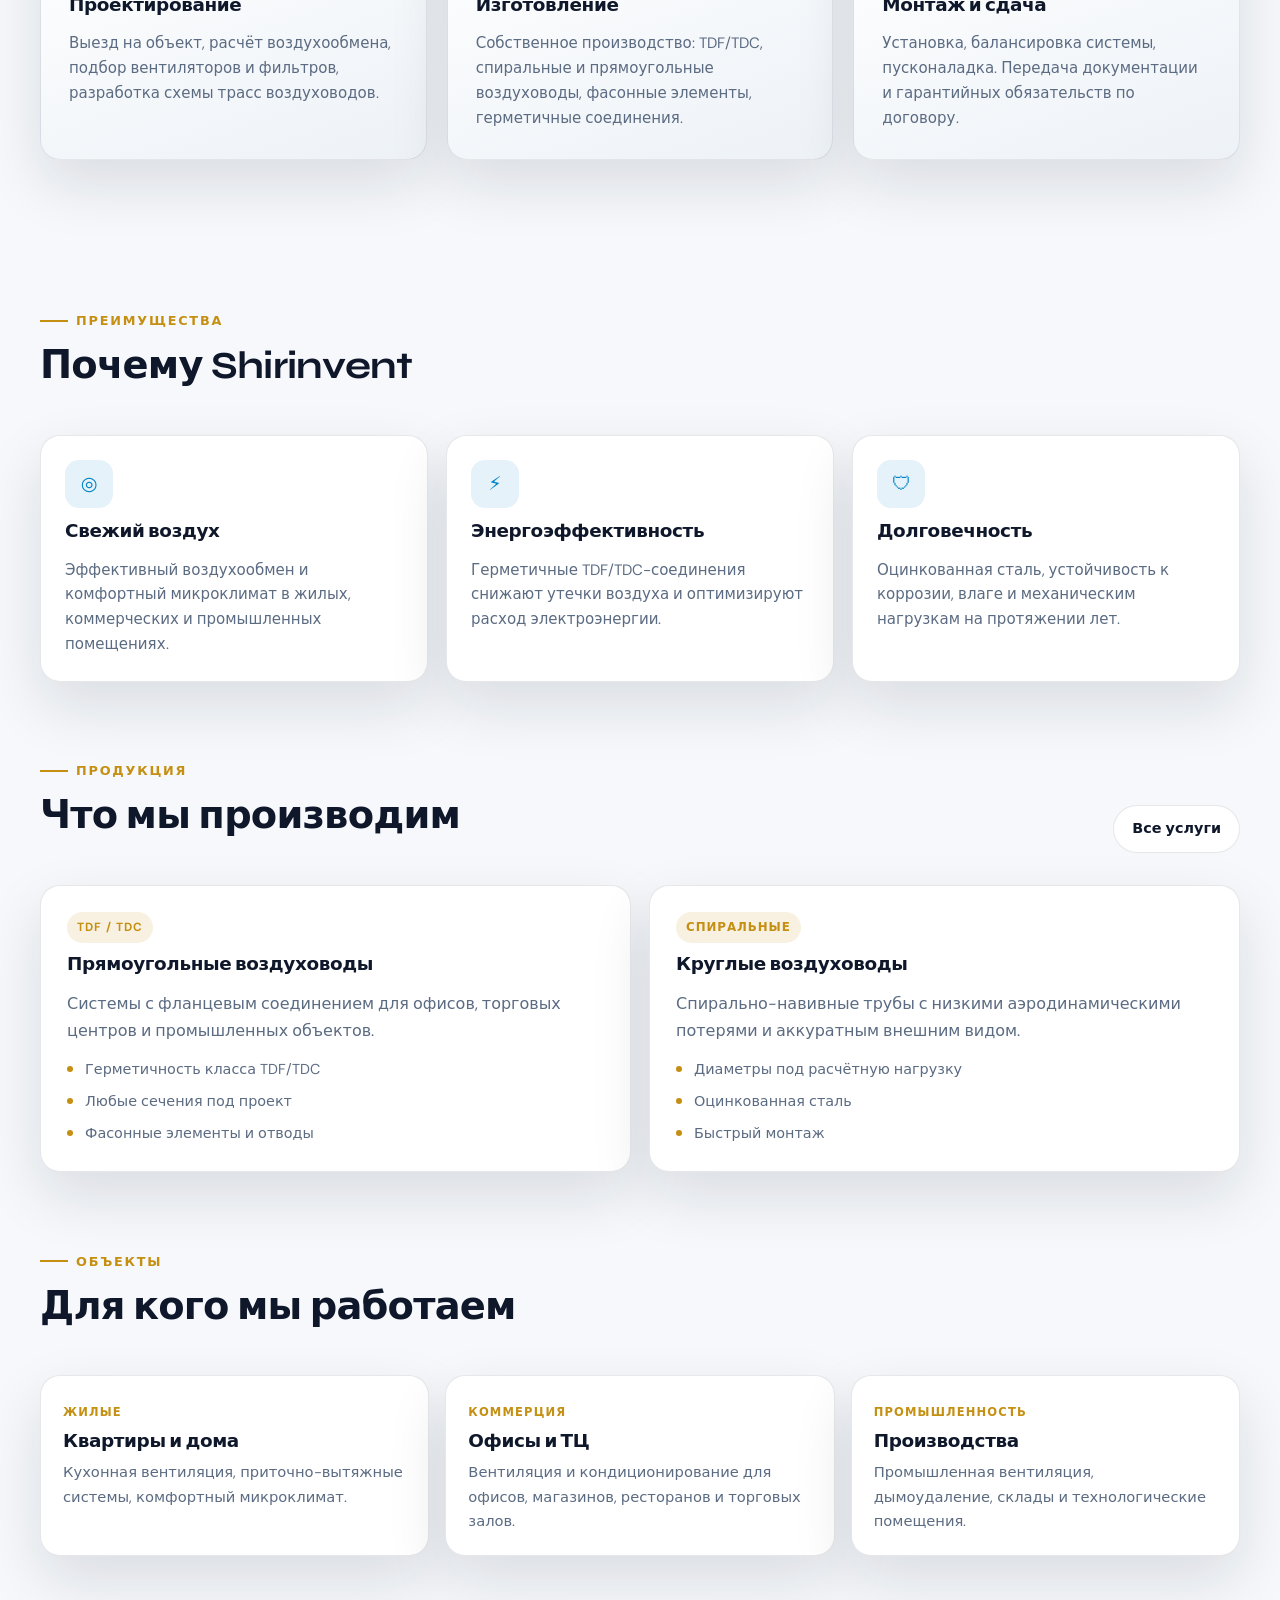
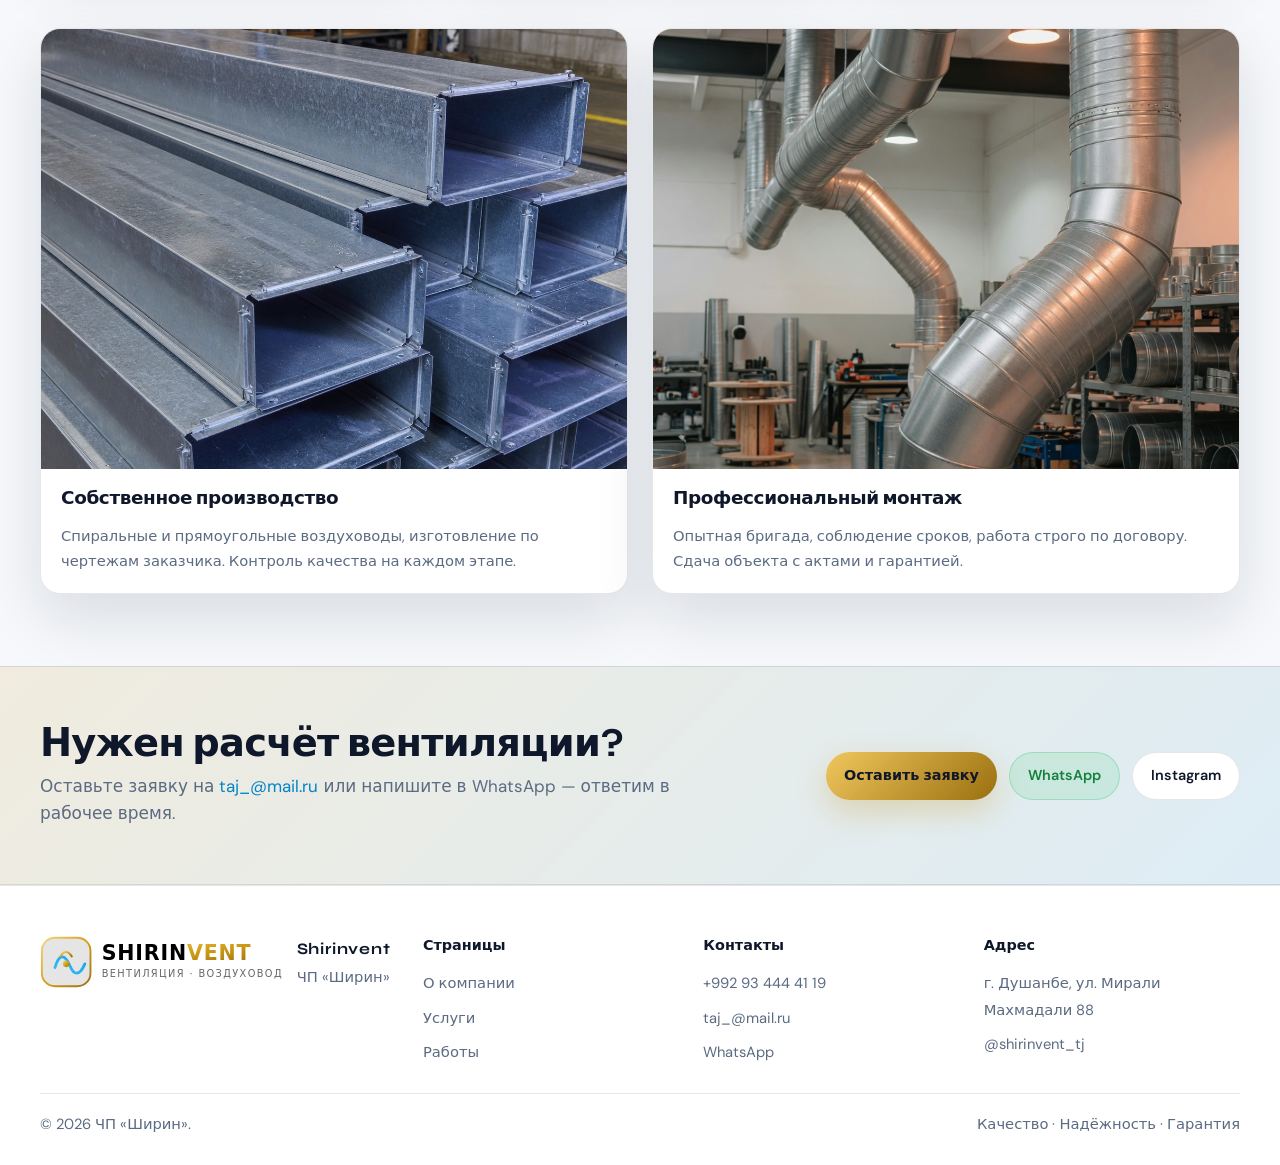
==== commit 2b066855: "Fix scroll UX: smart header, clean animations, larger logo Remove crooked 3D scroll transforms in fa" ====
--- a/ru/index.html
+++ b/ru/index.html
@@ -4,7 +4,7 @@
   <meta charset="utf-8">
   <meta name="viewport" content="width=device-width, initial-scale=1">
   <title>Shirinvent — Вентиляция и воздуховоды в Таджикистане</title>
-  <meta name="description" content="ЧП «Ширин» — проектирование, изготовление и монтаж систем вентиляции. Душанбе, ул. Мирали Махмадали 88.">
+  <meta name="description" content="ЧП «Ширин» — проектирование, изготовление и монтаж систем вентиляции. TDF/TDC, спиральные и прямоугольные воздуховоды. Душанбе, ул. Мирали Махмадали 88.">
   <meta property="og:title" content="Shirinvent — Вентиляция и воздуховоды">
   <meta property="og:image" content="../assets/images/hero-ducts.jpg">
   <link rel="icon" href="../assets/images/logo.svg" type="image/svg+xml">
@@ -23,7 +23,7 @@
   <div class="scroll-progress" aria-hidden="true"></div>
   <header class="topbar">
     <div class="shell topbar-inner">
-      <a class="brand" href="./index.html"><img class="brand-mark" src="../assets/images/logo.svg" alt="Shirinvent" width="200" height="48"><span class="brand-copy"><strong>Shirinvent</strong><span>ЧП «Ширин» · Вентиляция и воздуховоды</span></span></a>
+      <a class="brand" href="./index.html"><img class="brand-mark" src="../assets/images/logo.svg" alt="Shirinvent" width="260" height="60"><span class="brand-copy"><strong>Shirinvent</strong><span>ЧП «Ширин» · Вентиляция и воздуховоды</span></span></a>
       <nav class="nav"><a aria-current="page" href="./index.html">Главная</a><a href="./about.html">О компании</a><a href="./services.html">Услуги</a><a href="./gallery.html">Работы</a><a href="./contacts.html">Контакты</a></nav>
       <div class="header-actions">
         <button class="theme-toggle" type="button" data-theme-toggle aria-pressed="true" aria-label="Тема"><span class="theme-icon-sun">☀</span><span class="theme-icon-moon">☾</span></button>
@@ -41,8 +41,8 @@
       <div class="shell hero-grid">
         <div class="hero-copy">
           <span class="eyebrow" data-reveal>Проектирование · Изготовление · Монтаж</span>
-          <h1 data-reveal data-delay="1">Премиальные системы вентиляции и воздуховодов</h1>
-          <p class="lead" data-reveal data-delay="2">ЧП «Ширин» создаёт инженерные решения для жилых, коммерческих и промышленных объектов. Качество, надёжность и гарантия — в каждом проекте.</p>
+          <h1 data-reveal data-delay="1">Премиальные системы вентиляции и воздуховодов в Таджикистане</h1>
+          <p class="lead" data-reveal data-delay="2">ЧП «Ширин» (Shirinvent) — полный цикл: от инженерного расчёта до монтажа и сдачи объекта. Производим TDF/TDC, спиральные и прямоугольные воздуховоды из оцинкованной стали. Работаем по договору с гарантией.</p>
           <div class="hero-actions" data-reveal data-delay="3">
             <a class="cta cta-lg" href="./contacts.html#lead-form">Бесплатная консультация</a>
             <a class="cta-outline cta-lg" href="./services.html">Каталог услуг</a>
@@ -54,20 +54,41 @@
             <article class="metric"><strong>TJ</strong><span>по всему Таджикистану</span></article>
           </div>
         </div>
-        <div class="hero-visual" data-parallax="0.12" data-reveal data-delay="2">
+        <div class="hero-visual" data-reveal data-delay="2">
           <img src="../assets/images/hero-ducts.jpg" alt="Спиральные воздуховоды Shirinvent" width="1152" height="864" loading="eager">
-          <div class="hero-badge"><strong>+992 93 444 41 19</strong><span>г. Душанбе, ул. Мирали Махмадали 88</span></div>
+          <div class="hero-badge"><strong>+992 93 444 41 19</strong><span>г. Душанбе, ул. Мирали Махмадали 88 · taj_@mail.ru</span></div>
         </div>
       </div>
     </section>
 
-    <section class="scroll-3d-stage" data-3d-stage>
+    <section class="info-strip">
+      <div class="shell info-strip-grid">
+        <article class="info-strip-item" data-reveal><strong>TDF/TDC</strong><span>Прямоугольные воздуховоды с фланцами</span></article>
+        <article class="info-strip-item" data-reveal data-delay="1"><strong>Спиральные</strong><span>Круглые системы из оцинковки</span></article>
+        <article class="info-strip-item" data-reveal data-delay="2"><strong>Оцинковка</strong><span>Коррозионная стойкость и долговечность</span></article>
+        <article class="info-strip-item" data-reveal data-delay="3"><strong>Гарантия</strong><span>Монтаж, пусконаладка, сопровождение</span></article>
+      </div>
+    </section>
+
+    <section class="process-section">
       <div class="shell">
-        <div class="section-head"><div><span class="section-kicker">Процесс</span><h2>Как мы работаем</h2></div></div>
-        <div class="scroll-3d-track">
-          <article class="scroll-3d-card" data-3d-card data-reveal><div class="step">01</div><h3>Проектирование</h3><p style="color:var(--muted);margin:0;">Расчёт воздухообмена, подбор оборудования и схема монтажа под ваш объект.</p></article>
-          <article class="scroll-3d-card" data-3d-card data-reveal data-delay="1"><div class="step">02</div><h3>Изготовление</h3><p style="color:var(--muted);margin:0;">Производство воздуховодов TDF/TDC и спиральных систем из оцинкованной стали.</p></article>
-          <article class="scroll-3d-card" data-3d-card data-reveal data-delay="2"><div class="step">03</div><h3>Монтаж</h3><p style="color:var(--muted);margin:0;">Установка, пусконаладка и сдача объекта с гарантией качества.</p></article>
+        <div class="section-head"><div><span class="section-kicker">Процесс</span><h2>Как мы работаем</h2><p class="lead" style="margin:12px 0 0;">Прозрачный цикл от заявки до сдачи объекта — без посредников и скрытых этапов.</p></div></div>
+        <div class="process-track">
+          <article class="process-card" data-reveal>
+            <div class="step">01</div>
+            <h3>Проектирование</h3>
+            <p>Выезд на объект, расчёт воздухообмена, подбор вентиляторов и фильтров, разработка схемы трасс воздуховодов.</p>
+          </article>
+          <article class="process-card" data-reveal data-delay="1">
+            <div class="step">02</div>
+            <h3>Изготовление</h3>
+            <p>Собственное производство: TDF/TDC, спиральные и прямоугольные воздуховоды, фасонные элементы, герметичные соединения.</p>
+          </article>
+          <article class="process-card" data-reveal data-delay="2">
+            <div class="step">03</div>
+            <h3>Монтаж и сдача</h3>
+            <p>Установка, балансировка системы, пусконаладка. Передача документации и гарантийных обязательств по договору.</p>
+          </article>
         </div>
       </div>
     </section>
@@ -76,30 +97,68 @@
       <div class="shell">
         <div class="section-head"><div><span class="section-kicker">Преимущества</span><h2>Почему Shirinvent</h2></div></div>
         <div class="cards">
-          <article class="card" data-reveal data-3d-card><div class="card-icon">◎</div><h3>Свежий воздух</h3><p>Эффективный воздухообмен и комфортный микроклимат в любых помещениях.</p></article>
-          <article class="card" data-reveal data-delay="1" data-3d-card><div class="card-icon">⚡</div><h3>Энергоэффективность</h3><p>Герметичные соединения снижают потери и оптимизируют расход энергии.</p></article>
-          <article class="card" data-reveal data-delay="2" data-3d-card><div class="card-icon">🛡</div><h3>Долговечность</h3><p>Оцинкованная сталь, устойчивость к коррозии и механическим нагрузкам.</p></article>
+          <article class="card" data-reveal><div class="card-icon">◎</div><h3>Свежий воздух</h3><p>Эффективный воздухообмен и комфортный микроклимат в жилых, коммерческих и промышленных помещениях.</p></article>
+          <article class="card" data-reveal data-delay="1"><div class="card-icon">⚡</div><h3>Энергоэффективность</h3><p>Герметичные TDF/TDC-соединения снижают утечки воздуха и оптимизируют расход электроэнергии.</p></article>
+          <article class="card" data-reveal data-delay="2"><div class="card-icon">🛡</div><h3>Долговечность</h3><p>Оцинкованная сталь, устойчивость к коррозии, влаге и механическим нагрузкам на протяжении лет.</p></article>
+        </div>
+      </div>
+    </section>
+
+    <section class="section" style="padding-top:0;">
+      <div class="shell">
+        <div class="section-head"><div><span class="section-kicker">Продукция</span><h2>Что мы производим</h2></div><a class="cta-outline" href="./services.html">Все услуги</a></div>
+        <div class="products-grid">
+          <article class="product-card" data-reveal>
+            <span class="tag">TDF / TDC</span>
+            <h3>Прямоугольные воздуховоды</h3>
+            <p style="color:var(--muted);margin:0 0 12px;">Системы с фланцевым соединением для офисов, торговых центров и промышленных объектов.</p>
+            <ul class="spec-list"><li>Герметичность класса TDF/TDC</li><li>Любые сечения под проект</li><li>Фасонные элементы и отводы</li></ul>
+          </article>
+          <article class="product-card" data-reveal data-delay="1">
+            <span class="tag">Спиральные</span>
+            <h3>Круглые воздуховоды</h3>
+            <p style="color:var(--muted);margin:0 0 12px;">Спирально-навивные трубы с низкими аэродинамическими потерями и аккуратным внешним видом.</p>
+            <ul class="spec-list"><li>Диаметры под расчётную нагрузку</li><li>Оцинкованная сталь</li><li>Быстрый монтаж</li></ul>
+          </article>
+        </div>
+      </div>
+    </section>
+
+    <section class="section" style="padding-top:0;">
+      <div class="shell">
+        <div class="section-head"><div><span class="section-kicker">Объекты</span><h2>Для кого мы работаем</h2></div></div>
+        <div class="industries-grid">
+          <article class="industry-card" data-reveal><span class="industry-tag">Жилые</span><h3>Квартиры и дома</h3><p>Кухонная вентиляция, приточно-вытяжные системы, комфортный микроклимат.</p></article>
+          <article class="industry-card" data-reveal data-delay="1"><span class="industry-tag">Коммерция</span><h3>Офисы и ТЦ</h3><p>Вентиляция и кондиционирование для офисов, магазинов, ресторанов и торговых залов.</p></article>
+          <article class="industry-card" data-reveal data-delay="2"><span class="industry-tag">Промышленность</span><h3>Производства</h3><p>Промышленная вентиляция, дымоудаление, склады и технологические помещения.</p></article>
         </div>
       </div>
     </section>
 
     <section class="section" style="padding-top:0;">
       <div class="shell split">
-        <article class="media-card" data-reveal data-3d-card>
+        <article class="media-card" data-reveal>
           <img src="../assets/images/production.jpg" alt="Производство воздуховодов" width="1248" height="832" loading="lazy">
-          <div class="media-body"><h3>Производство</h3><p>Спиральные и прямоугольные воздуховоды собственного изготовления.</p></div>
+          <div class="media-body"><h3>Собственное производство</h3><p>Спиральные и прямоугольные воздуховоды, изготовление по чертежам заказчика. Контроль качества на каждом этапе.</p></div>
         </article>
-        <article class="media-card" data-reveal data-delay="1" data-3d-card>
+        <article class="media-card" data-reveal data-delay="1">
           <img src="../assets/images/installation.jpg" alt="Монтаж вентиляции" width="864" height="1152" loading="lazy">
-          <div class="media-body"><h3>Монтаж</h3><p>Профессиональная установка с соблюдением сроков и работой по договору.</p></div>
+          <div class="media-body"><h3>Профессиональный монтаж</h3><p>Опытная бригада, соблюдение сроков, работа строго по договору. Сдача объекта с актами и гарантией.</p></div>
         </article>
       </div>
     </section>
 
     <section class="cta-band">
       <div class="shell cta-band-inner">
-        <div><h2 style="margin-bottom:8px;">Нужен расчёт вентиляции?</h2><p class="lead" style="margin:0;">Оставьте заявку на почту или напишите в WhatsApp — ответим быстро.</p></div>
-        <div class="hero-actions" style="margin:0;"><a class="cta" href="./contacts.html#lead-form">Оставить заявку</a><a class="whatsapp" href="https://wa.me/992934444119">WhatsApp</a></div>
+        <div>
+          <h2 style="margin-bottom:8px;">Нужен расчёт вентиляции?</h2>
+          <p class="lead" style="margin:0;">Оставьте заявку на <a href="mailto:taj_@mail.ru" style="color:var(--sky);">taj_@mail.ru</a> или напишите в WhatsApp — ответим в рабочее время.</p>
+        </div>
+        <div class="hero-actions" style="margin:0;">
+          <a class="cta" href="./contacts.html#lead-form">Оставить заявку</a>
+          <a class="whatsapp" href="https://wa.me/992934444119">WhatsApp</a>
+          <a class="cta-outline" href="https://www.instagram.com/shirinvent_tj/" target="_blank" rel="noopener">Instagram</a>
+        </div>
       </div>
     </section>
   </main>
@@ -107,10 +166,10 @@
   <footer class="footer">
     <div class="shell">
       <div class="footer-grid">
-        <div><a class="brand" href="./index.html"><img class="brand-mark" src="../assets/images/logo.svg" alt="Shirinvent" width="180" height="44"><span class="brand-copy"><strong style="color:var(--text);">Shirinvent</strong><span>ЧП «Ширин»</span></span></a></div>
+        <div><a class="brand" href="./index.html"><img class="brand-mark" src="../assets/images/logo.svg" alt="Shirinvent" width="220" height="52"><span class="brand-copy"><strong style="color:var(--text);">Shirinvent</strong><span>ЧП «Ширин»</span></span></a></div>
         <div><h4>Страницы</h4><ul><li><a href="./about.html">О компании</a></li><li><a href="./services.html">Услуги</a></li><li><a href="./gallery.html">Работы</a></li></ul></div>
         <div><h4>Контакты</h4><ul><li><a href="tel:+992934444119">+992 93 444 41 19</a></li><li><a href="mailto:taj_@mail.ru">taj_@mail.ru</a></li><li><a href="https://wa.me/992934444119">WhatsApp</a></li></ul></div>
-        <div><h4>Адрес</h4><ul><li><span>г. Душанбе, ул. Мирали Махмадали 88</span></li></ul></div>
+        <div><h4>Адрес</h4><ul><li><span>г. Душанбе, ул. Мирали Махмадали 88</span></li><li><a href="https://www.instagram.com/shirinvent_tj/" target="_blank" rel="noopener">@shirinvent_tj</a></li></ul></div>
       </div>
       <div class="footer-bottom"><span>© <span data-year></span> ЧП «Ширин».</span><span>Качество · Надёжность · Гарантия</span></div>
     </div>
--- a/assets/css/styles.css
+++ b/assets/css/styles.css
@@ -48,12 +48,17 @@
   --radius: 20px;
   --font-display: "Syne", system-ui, sans-serif;
   --font-body: "DM Sans", system-ui, sans-serif;
+  --header-height: 76px;
 }
 
 *, *::before, *::after { box-sizing: border-box; }
-html { scroll-behavior: smooth; }
+html {
+  scroll-behavior: smooth;
+  scroll-padding-top: calc(var(--header-height) + 16px);
+}
 body {
   margin: 0;
+  padding-top: var(--header-height);
   font-family: var(--font-body);
   background: var(--bg);
   color: var(--text);
@@ -72,29 +77,49 @@
   left: 0;
   right: 0;
   height: 3px;
-  z-index: 120;
+  z-index: 130;
   background: linear-gradient(90deg, var(--sky), var(--accent));
   transform-origin: left center;
   transform: scaleX(0);
+  pointer-events: none;
 }
 
 .topbar {
-  position: sticky;
+  position: fixed;
   top: 0;
-  z-index: 100;
+  left: 0;
+  right: 0;
+  z-index: 120;
   backdrop-filter: blur(18px);
+  -webkit-backdrop-filter: blur(18px);
   background: var(--topbar-bg);
   border-bottom: 1px solid var(--border);
+  transform: translateY(0);
+  transition:
+    transform 0.38s cubic-bezier(0.4, 0, 0.2, 1),
+    box-shadow 0.3s ease,
+    border-color 0.3s ease;
+  will-change: transform;
+}
+.topbar--hidden { transform: translateY(-100%); }
+.topbar--compact .topbar-inner { padding-block: 8px; }
+.topbar--compact .brand-copy span { opacity: 0.7; }
+.topbar--menu-open { transform: translateY(0) !important; }
+.topbar--menu-open .mobile-panel.open {
+  display: block;
+  border-top: 1px solid var(--border);
+  background: var(--topbar-bg);
 }
 .topbar-inner {
   display: flex;
   align-items: center;
   justify-content: space-between;
   gap: 16px;
-  padding: 12px 0;
-}
-.brand { display: flex; align-items: center; gap: 12px; min-width: 0; }
-.brand-mark { height: 44px; width: auto; flex-shrink: 0; color: var(--text); }
+  padding: 14px 0;
+  transition: padding 0.3s ease;
+}
+.brand { display: flex; align-items: center; gap: 14px; min-width: 0; flex-shrink: 0; }
+.brand-mark { height: 56px; width: auto; flex-shrink: 0; color: var(--text); }
 .brand-copy { display: grid; gap: 2px; min-width: 0; }
 .brand-copy strong {
   font-family: var(--font-display);
@@ -205,9 +230,25 @@
   font-size: 1.25rem;
   cursor: pointer;
 }
-.mobile-panel { display: none; padding-bottom: 14px; }
-.mobile-panel nav { display: grid; gap: 10px; padding-top: 8px; }
-.mobile-panel a { color: var(--muted); font-weight: 500; }
+.mobile-panel {
+  display: none;
+  padding-bottom: 16px;
+  max-height: calc(100dvh - var(--header-height));
+  overflow-y: auto;
+}
+.mobile-panel nav { display: grid; gap: 4px; padding-top: 8px; }
+.mobile-panel a {
+  color: var(--text);
+  font-weight: 500;
+  padding: 12px 14px;
+  border-radius: 12px;
+  transition: background 0.2s;
+}
+.mobile-panel a:hover,
+.mobile-panel a[aria-current="page"] {
+  background: var(--accent-soft);
+  color: var(--accent);
+}
 .mobile-panel.open { display: block; }
 
 .float-wa {
@@ -305,7 +346,6 @@
   overflow: hidden;
   border: 1px solid var(--border);
   box-shadow: var(--shadow);
-  transform-style: preserve-3d;
 }
 .hero-visual img {
   width: 100%;
@@ -393,39 +433,122 @@
   border: 1px solid var(--border);
   background: var(--bg-card);
   box-shadow: var(--shadow);
-  transform-style: preserve-3d;
-  will-change: transform;
-}
+  transition: transform 0.25s ease, border-color 0.25s ease;
+}
+.media-card:hover { transform: translateY(-3px); border-color: rgba(232, 184, 74, 0.28); }
 .media-card img { width: 100%; aspect-ratio: 4/3; object-fit: cover; }
 .media-card .media-body { padding: 20px; }
 .media-card p { color: var(--muted); margin: 0; font-size: 0.92rem; }
 
-.scroll-3d-stage {
-  padding: 40px 0 80px;
-  perspective: 1200px;
-}
-.scroll-3d-track {
+.process-section { padding: 56px 0 72px; }
+.process-track {
   display: grid;
   grid-template-columns: repeat(3, 1fr);
   gap: 20px;
-  transform-style: preserve-3d;
-  transform: rotateX(calc((0.5 - var(--scroll-p, 0)) * 8deg));
-  transition: transform 0.1s linear;
-}
-.scroll-3d-card {
+  position: relative;
+}
+.process-track::before {
+  content: "";
+  position: absolute;
+  top: 36px;
+  left: 12%;
+  right: 12%;
+  height: 2px;
+  background: linear-gradient(90deg, transparent, var(--border), transparent);
+  pointer-events: none;
+}
+.process-card {
   padding: 28px;
   border-radius: var(--radius);
   border: 1px solid var(--border);
   background: linear-gradient(160deg, var(--bg-card), var(--bg-soft));
   box-shadow: var(--shadow);
-  transform-style: preserve-3d;
-  will-change: transform;
-}
-.scroll-3d-card .step {
+  position: relative;
+  transition: transform 0.25s ease, border-color 0.25s ease;
+}
+.process-card:hover {
+  transform: translateY(-4px);
+  border-color: rgba(232, 184, 74, 0.32);
+}
+.process-card .step {
   font-family: var(--font-display);
   font-size: 2rem;
   color: var(--accent);
   margin-bottom: 8px;
+}
+.process-card p { color: var(--muted); margin: 0; font-size: 0.94rem; }
+
+.info-strip {
+  padding: 28px 0;
+  border-block: 1px solid var(--border);
+  background: var(--bg-elevated);
+}
+.info-strip-grid {
+  display: grid;
+  grid-template-columns: repeat(4, 1fr);
+  gap: 16px;
+}
+.info-strip-item {
+  padding: 18px;
+  border-radius: 16px;
+  border: 1px solid var(--border);
+  background: var(--bg-card);
+}
+.info-strip-item strong {
+  display: block;
+  font-family: var(--font-display);
+  font-size: 1.35rem;
+  color: var(--sky);
+  margin-bottom: 4px;
+}
+.info-strip-item span { color: var(--muted); font-size: 0.86rem; }
+
+.industries-grid {
+  display: grid;
+  grid-template-columns: repeat(3, 1fr);
+  gap: 16px;
+}
+.industry-card {
+  padding: 22px;
+  border-radius: var(--radius);
+  border: 1px solid var(--border);
+  background: var(--bg-card);
+  box-shadow: var(--shadow);
+}
+.industry-card h3 { margin-bottom: 8px; }
+.industry-card p { color: var(--muted); margin: 0; font-size: 0.92rem; }
+.industry-card .industry-tag {
+  display: inline-block;
+  margin-bottom: 10px;
+  font-size: 0.72rem;
+  font-weight: 700;
+  letter-spacing: 0.1em;
+  text-transform: uppercase;
+  color: var(--accent);
+}
+
+.spec-list {
+  list-style: none;
+  padding: 0;
+  margin: 14px 0 0;
+  display: grid;
+  gap: 8px;
+}
+.spec-list li {
+  color: var(--muted);
+  font-size: 0.9rem;
+  padding-left: 18px;
+  position: relative;
+}
+.spec-list li::before {
+  content: "";
+  position: absolute;
+  left: 0;
+  top: 0.55em;
+  width: 6px;
+  height: 6px;
+  border-radius: 50%;
+  background: var(--accent);
 }
 
 .products-grid { display: grid; grid-template-columns: repeat(2, 1fr); gap: 18px; }
@@ -561,13 +684,23 @@
 
 [data-reveal] {
   opacity: 0;
-  transform: translateY(22px);
-  transition: opacity 0.65s ease, transform 0.65s ease;
+  transform: translateY(18px);
+  transition: opacity 0.55s ease, transform 0.55s ease;
 }
 [data-reveal].visible { opacity: 1; transform: none; }
-[data-delay="1"] { transition-delay: 0.1s; }
-[data-delay="2"] { transition-delay: 0.2s; }
-[data-delay="3"] { transition-delay: 0.3s; }
+[data-delay="1"] { transition-delay: 0.08s; }
+[data-delay="2"] { transition-delay: 0.16s; }
+[data-delay="3"] { transition-delay: 0.24s; }
+
+@media (prefers-reduced-motion: reduce) {
+  html { scroll-behavior: auto; }
+  [data-reveal] { opacity: 1; transform: none; transition: none; }
+  .topbar { transition: none; }
+  .card:hover,
+  .media-card:hover,
+  .process-card:hover,
+  .gallery-item:hover { transform: none; }
+}
 
 .map-embed {
   margin-top: 18px;
@@ -583,18 +716,30 @@
   .nav, .header-actions .ghost { display: none; }
   .menu-toggle { display: inline-grid; place-items: center; }
   .hero-grid, .split, .contact-grid, .cards, .products-grid, .gallery-grid,
-  .footer-grid, .cta-band-inner, .scroll-3d-track { grid-template-columns: 1fr; }
-  .hero-metrics { grid-template-columns: 1fr; }
+  .footer-grid, .cta-band-inner, .process-track, .info-strip-grid,
+  .industries-grid { grid-template-columns: 1fr; }
+  .hero-metrics { grid-template-columns: repeat(3, 1fr); }
   .form-grid.two { grid-template-columns: 1fr; }
   .section-head { flex-direction: column; align-items: start; }
+  .process-track::before { display: none; }
+  .brand-copy span { display: none; }
 }
 
 @media (max-width: 640px) {
   :root { --shell: min(1200px, calc(100% - 20px)); }
   .header-actions .cta { display: none; }
+  .brand-mark { height: 48px; }
+  .brand-copy strong { font-size: 0.92rem; }
+  .topbar-inner { padding: 10px 0; gap: 10px; }
   .float-wa { right: 14px; bottom: 14px; width: 52px; height: 52px; }
   h1 { font-size: 2rem; }
-  .hero { padding-top: 48px; }
-  .hero-visual { min-height: 300px; }
-  .hero-visual img { min-height: 300px; }
+  .hero { padding-top: 32px; padding-bottom: 48px; }
+  .hero-visual { min-height: 280px; }
+  .hero-visual img { min-height: 280px; }
+  .hero-metrics { grid-template-columns: 1fr; }
+  .hero-actions { gap: 10px; }
+  .hero-actions .cta-lg { width: 100%; }
+  .cta-band-inner { align-items: flex-start; }
+  .footer-bottom { flex-direction: column; }
+  .info-strip-grid { grid-template-columns: repeat(2, 1fr); }
 }
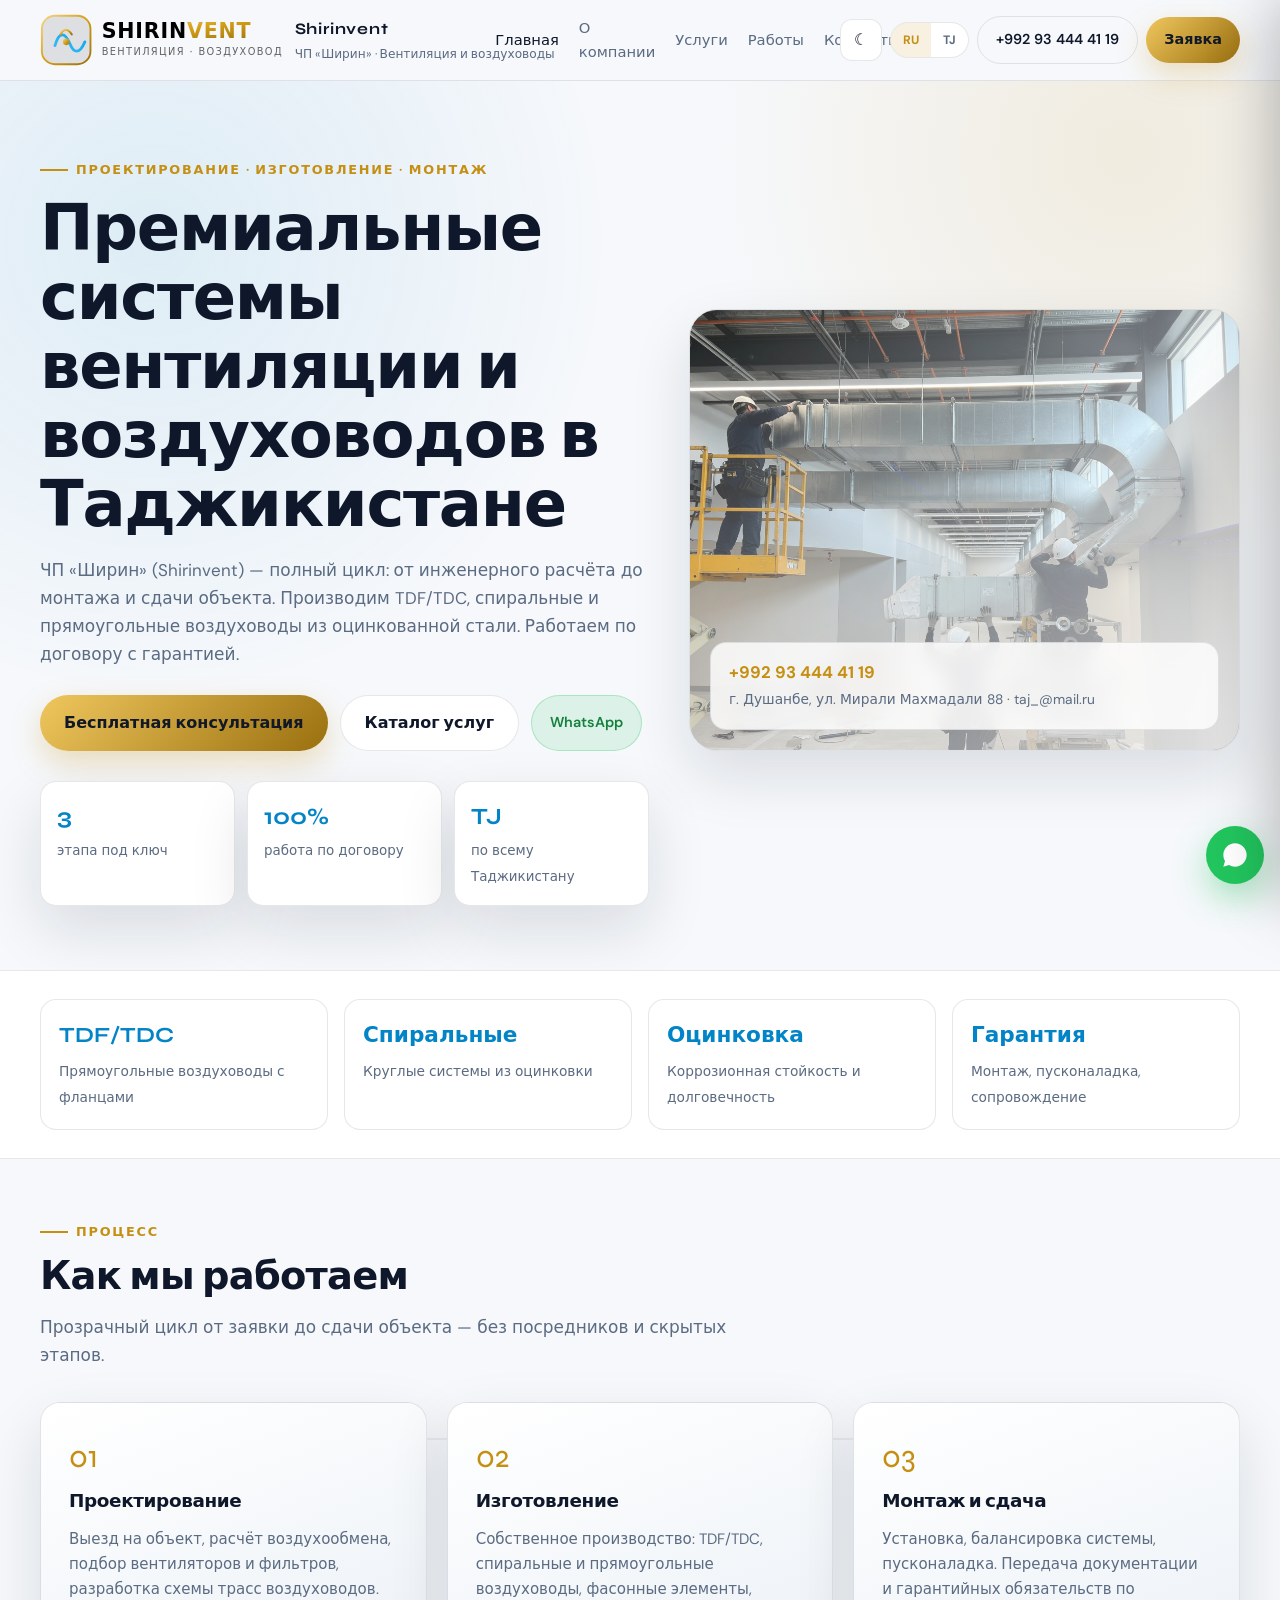
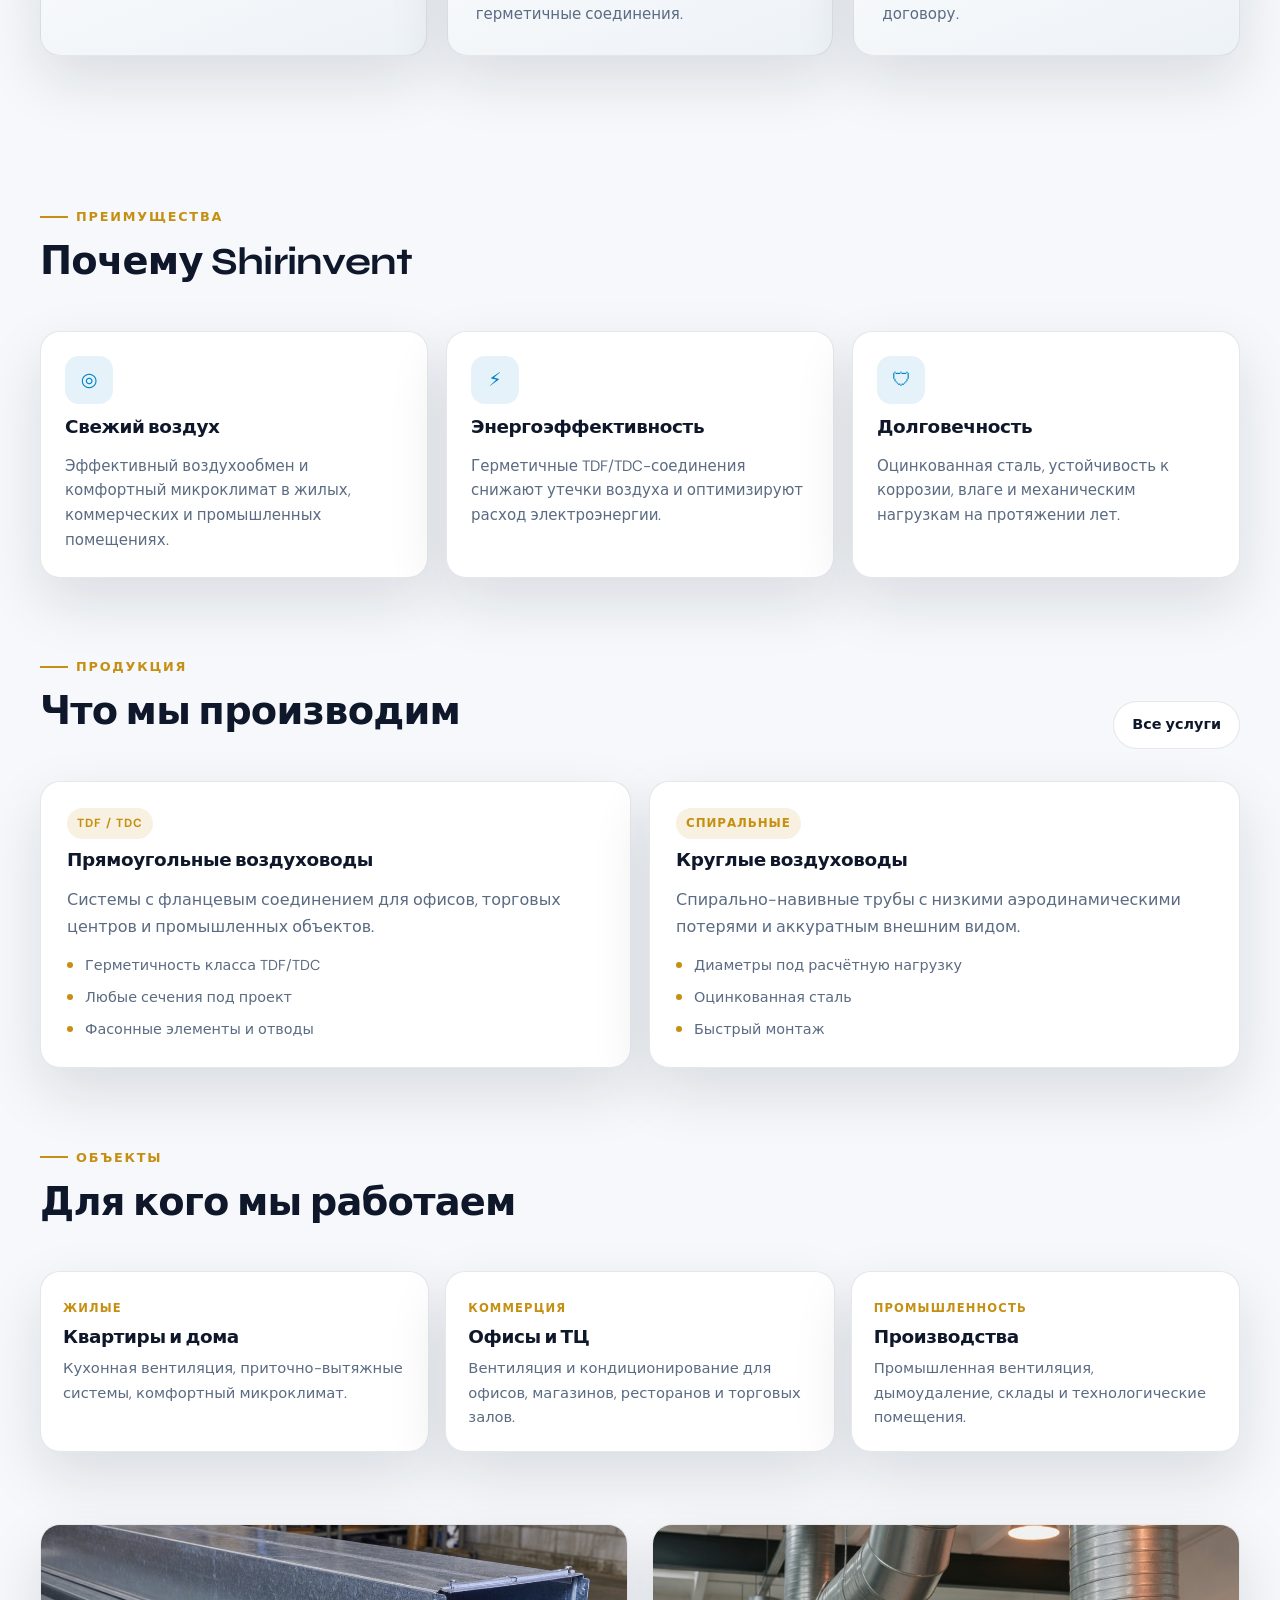
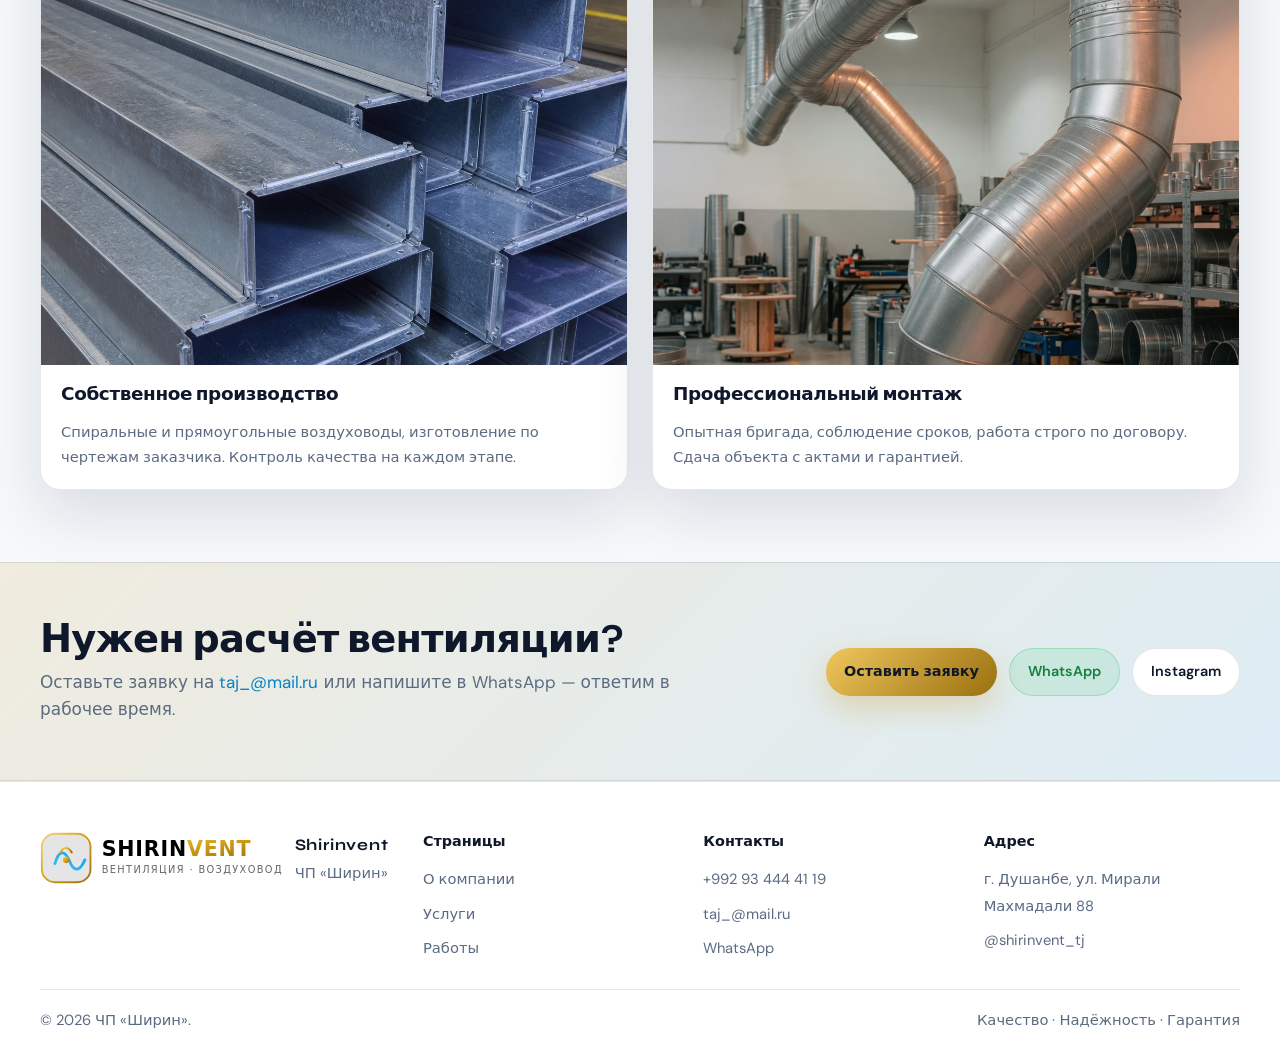
==== commit b4e3c635: "Professional responsive layout and mobile drawer header Add full-screen slide drawer with overlay, c" ====
--- a/ru/index.html
+++ b/ru/index.html
@@ -2,7 +2,7 @@
 <html lang="ru">
 <head>
   <meta charset="utf-8">
-  <meta name="viewport" content="width=device-width, initial-scale=1">
+  <meta name="viewport" content="width=device-width, initial-scale=1, viewport-fit=cover">
   <title>Shirinvent — Вентиляция и воздуховоды в Таджикистане</title>
   <meta name="description" content="ЧП «Ширин» — проектирование, изготовление и монтаж систем вентиляции. TDF/TDC, спиральные и прямоугольные воздуховоды. Душанбе, ул. Мирали Махмадали 88.">
   <meta property="og:title" content="Shirinvent — Вентиляция и воздуховоды">
@@ -23,18 +23,34 @@
   <div class="scroll-progress" aria-hidden="true"></div>
   <header class="topbar">
     <div class="shell topbar-inner">
-      <a class="brand" href="./index.html"><img class="brand-mark" src="../assets/images/logo.svg" alt="Shirinvent" width="260" height="60"><span class="brand-copy"><strong>Shirinvent</strong><span>ЧП «Ширин» · Вентиляция и воздуховоды</span></span></a>
+      <a class="brand" href="./index.html"><img class="brand-mark brand-mark--full" src="../assets/images/logo.svg" alt="Shirinvent" width="260" height="60"><img class="brand-mark brand-mark--icon" src="../assets/images/logo-icon.svg" alt="" width="56" height="56" aria-hidden="true"><span class="brand-copy"><strong>Shirinvent</strong><span>ЧП «Ширин» · Вентиляция и воздуховоды</span></span></a>
       <nav class="nav"><a aria-current="page" href="./index.html">Главная</a><a href="./about.html">О компании</a><a href="./services.html">Услуги</a><a href="./gallery.html">Работы</a><a href="./contacts.html">Контакты</a></nav>
       <div class="header-actions">
         <button class="theme-toggle" type="button" data-theme-toggle aria-pressed="true" aria-label="Тема"><span class="theme-icon-sun">☀</span><span class="theme-icon-moon">☾</span></button>
         <div class="lang-switch"><a class="active" href="./index.html">RU</a><a href="../tj/index.html">TJ</a></div>
         <a class="ghost" href="tel:+992934444119">+992 93 444 41 19</a>
         <a class="cta" href="./contacts.html#lead-form">Заявка</a>
-        <button class="menu-toggle" type="button" data-menu-button aria-expanded="false" aria-label="Меню">≡</button>
+        <a class="header-phone" href="tel:+992934444119" aria-label="Позвонить"><svg viewBox="0 0 24 24" fill="none" stroke="currentColor" stroke-width="2" stroke-linecap="round" aria-hidden="true"><path d="M22 16.92v3a2 2 0 01-2.18 2 19.79 19.79 0 01-8.63-3.07 19.5 19.5 0 01-6-6 19.79 19.79 0 01-3.07-8.67A2 2 0 014.11 2h3a2 2 0 012 1.72c.127.96.361 1.903.7 2.81a2 2 0 01-.45 2.11L8.09 9.91a16 16 0 006 6l1.27-1.27a2 2 0 012.11-.45c.907.339 1.85.573 2.81.7A2 2 0 0122 16.92z"/></svg></a><button class="menu-toggle" type="button" data-menu-button aria-expanded="false" aria-controls="mobile-menu" aria-label="Меню"><span class="menu-toggle-icon menu-toggle-icon--open" aria-hidden="true"><svg viewBox="0 0 24 24" fill="none" stroke="currentColor" stroke-width="2" stroke-linecap="round"><path d="M4 7h16M4 12h16M4 17h16"/></svg></span><span class="menu-toggle-icon menu-toggle-icon--close" aria-hidden="true"><svg viewBox="0 0 24 24" fill="none" stroke="currentColor" stroke-width="2" stroke-linecap="round"><path d="M6 6l12 12M18 6L6 18"/></svg></span></button>
       </div>
     </div>
-    <div class="shell mobile-panel" data-mobile-panel><nav><a href="./index.html">Главная</a><a href="./about.html">О компании</a><a href="./services.html">Услуги</a><a href="./gallery.html">Работы</a><a href="./contacts.html">Контакты</a><a href="../tj/index.html">Тоҷикӣ</a></nav></div>
   </header>
+  <div class="mobile-overlay" data-mobile-overlay aria-hidden="true"></div>
+  <aside class="mobile-drawer" data-mobile-panel id="mobile-menu" aria-hidden="true">
+    <div class="mobile-drawer-head">
+      <span class="mobile-drawer-title">Меню</span>
+      <button class="menu-close" type="button" data-menu-close aria-label="Закрыть">×</button>
+    </div>
+    <nav class="mobile-drawer-nav"><a href="./index.html">Главная</a><a href="./about.html">О компании</a><a href="./services.html">Услуги</a><a href="./gallery.html">Работы</a><a href="./contacts.html">Контакты</a><a href="../tj/index.html">Тоҷикӣ</a></nav>
+    <div class="mobile-drawer-tools">
+      <div class="lang-switch lang-switch--drawer"><a class="active" href="./index.html">RU</a><a href="../tj/index.html">TJ</a></div>
+      <button class="theme-toggle theme-toggle--drawer" type="button" data-theme-toggle aria-pressed="true" aria-label="Тема"><span class="theme-icon-sun">☀</span><span class="theme-icon-moon">☾</span></button>
+    </div>
+    <div class="mobile-drawer-cta">
+      <a class="cta cta-block" href="./contacts.html#lead-form">Заявка</a>
+      <a class="whatsapp cta-block" href="https://wa.me/992934444119">WhatsApp</a>
+      <a class="ghost cta-block" href="tel:+992934444119">+992 93 444 41 19</a>
+    </div>
+  </aside>
 
   <main>
     <section class="hero">
--- a/assets/css/styles.css
+++ b/assets/css/styles.css
@@ -44,17 +44,23 @@
 }
 
 :root {
-  --shell: min(1200px, calc(100% - 32px));
+  --shell: min(1200px, calc(100% - 40px));
   --radius: 20px;
   --font-display: "Syne", system-ui, sans-serif;
   --font-body: "DM Sans", system-ui, sans-serif;
-  --header-height: 76px;
+  --header-height: 72px;
+  --safe-top: env(safe-area-inset-top, 0px);
+  --safe-right: env(safe-area-inset-right, 0px);
+  --safe-bottom: env(safe-area-inset-bottom, 0px);
+  --safe-left: env(safe-area-inset-left, 0px);
 }
 
 *, *::before, *::after { box-sizing: border-box; }
 html {
   scroll-behavior: smooth;
   scroll-padding-top: calc(var(--header-height) + 16px);
+  -webkit-text-size-adjust: 100%;
+  text-size-adjust: 100%;
 }
 body {
   margin: 0;
@@ -65,7 +71,9 @@
   line-height: 1.65;
   -webkit-font-smoothing: antialiased;
   transition: background 0.35s ease, color 0.35s ease;
-}
+  overflow-x: clip;
+}
+body.menu-open { overflow: hidden; }
 img { max-width: 100%; display: block; height: auto; }
 a { color: inherit; text-decoration: none; }
 button, input, select, textarea { font: inherit; color: inherit; }
@@ -90,6 +98,7 @@
   left: 0;
   right: 0;
   z-index: 120;
+  padding-top: var(--safe-top);
   backdrop-filter: blur(18px);
   -webkit-backdrop-filter: blur(18px);
   background: var(--topbar-bg);
@@ -97,38 +106,63 @@
   transform: translateY(0);
   transition:
     transform 0.38s cubic-bezier(0.4, 0, 0.2, 1),
-    box-shadow 0.3s ease,
-    border-color 0.3s ease;
+    box-shadow 0.3s ease;
   will-change: transform;
 }
 .topbar--hidden { transform: translateY(-100%); }
-.topbar--compact .topbar-inner { padding-block: 8px; }
-.topbar--compact .brand-copy span { opacity: 0.7; }
+.topbar--compact .topbar-inner { padding-block: 10px; }
 .topbar--menu-open { transform: translateY(0) !important; }
-.topbar--menu-open .mobile-panel.open {
-  display: block;
-  border-top: 1px solid var(--border);
-  background: var(--topbar-bg);
-}
 .topbar-inner {
-  display: flex;
-  align-items: center;
-  justify-content: space-between;
-  gap: 16px;
-  padding: 14px 0;
+  display: grid;
+  grid-template-columns: auto 1fr auto;
+  align-items: center;
+  gap: 12px 20px;
+  padding: 12px 0;
   transition: padding 0.3s ease;
 }
-.brand { display: flex; align-items: center; gap: 14px; min-width: 0; flex-shrink: 0; }
-.brand-mark { height: 56px; width: auto; flex-shrink: 0; color: var(--text); }
-.brand-copy { display: grid; gap: 2px; min-width: 0; }
+.brand {
+  display: flex;
+  align-items: center;
+  gap: 12px;
+  min-width: 0;
+  max-width: 100%;
+}
+.brand-mark {
+  height: clamp(40px, 8vw, 56px);
+  width: auto;
+  flex-shrink: 0;
+  color: var(--text);
+}
+.brand-mark--icon { display: none; }
+.brand-copy {
+  display: grid;
+  gap: 2px;
+  min-width: 0;
+  overflow: hidden;
+}
 .brand-copy strong {
   font-family: var(--font-display);
-  font-size: 1rem;
+  font-size: clamp(0.88rem, 2.4vw, 1rem);
   letter-spacing: 0.05em;
-}
-.brand-copy span { color: var(--muted); font-size: 0.76rem; }
-
-.nav { display: flex; gap: 20px; align-items: center; }
+  white-space: nowrap;
+  overflow: hidden;
+  text-overflow: ellipsis;
+}
+.brand-copy span {
+  color: var(--muted);
+  font-size: 0.76rem;
+  white-space: nowrap;
+  overflow: hidden;
+  text-overflow: ellipsis;
+}
+
+.nav {
+  display: flex;
+  gap: 20px;
+  align-items: center;
+  justify-content: center;
+  min-width: 0;
+}
 .nav a {
   color: var(--muted);
   font-size: 0.92rem;
@@ -137,7 +171,27 @@
 }
 .nav a:hover, .nav a[aria-current="page"] { color: var(--text); }
 
-.header-actions { display: flex; align-items: center; gap: 10px; flex-wrap: wrap; justify-content: flex-end; }
+.header-actions {
+  display: flex;
+  align-items: center;
+  gap: 8px;
+  flex-shrink: 0;
+  justify-content: flex-end;
+}
+.header-actions--desktop { display: flex; }
+.header-phone {
+  display: none;
+  align-items: center;
+  justify-content: center;
+  width: 42px;
+  height: 42px;
+  border-radius: 12px;
+  border: 1px solid var(--border);
+  background: var(--bg-elevated);
+  color: var(--sky);
+  flex-shrink: 0;
+}
+.header-phone svg { width: 18px; height: 18px; }
 
 .theme-toggle,
 .lang-switch a,
@@ -227,34 +281,131 @@
   border: 1px solid var(--border);
   background: var(--bg-elevated);
   color: var(--text);
-  font-size: 1.25rem;
   cursor: pointer;
-}
-.mobile-panel {
-  display: none;
-  padding-bottom: 16px;
-  max-height: calc(100dvh - var(--header-height));
+  position: relative;
+  flex-shrink: 0;
+}
+.menu-toggle-icon {
+  position: absolute;
+  inset: 0;
+  display: grid;
+  place-items: center;
+  transition: opacity 0.2s, transform 0.2s;
+}
+.menu-toggle-icon svg { width: 20px; height: 20px; }
+.menu-toggle-icon--close { opacity: 0; transform: scale(0.8); }
+.menu-toggle[aria-expanded="true"] .menu-toggle-icon--open { opacity: 0; transform: scale(0.8); }
+.menu-toggle[aria-expanded="true"] .menu-toggle-icon--close { opacity: 1; transform: scale(1); }
+
+.mobile-overlay {
+  position: fixed;
+  inset: 0;
+  z-index: 140;
+  background: rgba(0, 0, 0, 0.52);
+  opacity: 0;
+  visibility: hidden;
+  transition: opacity 0.32s ease, visibility 0.32s;
+  -webkit-tap-highlight-color: transparent;
+}
+.mobile-overlay.visible {
+  opacity: 1;
+  visibility: visible;
+}
+
+.mobile-drawer {
+  position: fixed;
+  top: 0;
+  right: 0;
+  bottom: 0;
+  z-index: 150;
+  width: min(100%, 380px);
+  padding:
+    calc(16px + var(--safe-top))
+    calc(20px + var(--safe-right))
+    calc(20px + var(--safe-bottom))
+    calc(20px + var(--safe-left));
+  background: var(--bg-elevated);
+  border-left: 1px solid var(--border);
+  box-shadow: -24px 0 60px rgba(0, 0, 0, 0.28);
+  display: flex;
+  flex-direction: column;
+  gap: 16px;
+  transform: translateX(105%);
+  transition: transform 0.36s cubic-bezier(0.4, 0, 0.2, 1);
   overflow-y: auto;
-}
-.mobile-panel nav { display: grid; gap: 4px; padding-top: 8px; }
-.mobile-panel a {
+  overscroll-behavior: contain;
+}
+.mobile-drawer.open { transform: translateX(0); }
+.mobile-drawer-head {
+  display: flex;
+  align-items: center;
+  justify-content: space-between;
+  gap: 12px;
+  padding-bottom: 8px;
+  border-bottom: 1px solid var(--border);
+}
+.mobile-drawer-title {
+  font-family: var(--font-display);
+  font-size: 1.1rem;
+  letter-spacing: 0.04em;
+}
+.menu-close {
+  width: 40px;
+  height: 40px;
+  border-radius: 12px;
+  border: 1px solid var(--border);
+  background: var(--bg-card);
   color: var(--text);
-  font-weight: 500;
+  font-size: 1.5rem;
+  line-height: 1;
+  cursor: pointer;
+}
+.mobile-drawer-nav {
+  display: grid;
+  gap: 6px;
+}
+.mobile-drawer-nav a {
+  display: flex;
+  align-items: center;
+  min-height: 48px;
   padding: 12px 14px;
-  border-radius: 12px;
-  transition: background 0.2s;
-}
-.mobile-panel a:hover,
-.mobile-panel a[aria-current="page"] {
+  border-radius: 14px;
+  color: var(--text);
+  font-weight: 600;
+  font-size: 1rem;
+  transition: background 0.2s, color 0.2s;
+}
+.mobile-drawer-nav a:hover,
+.mobile-drawer-nav a[aria-current="page"] {
   background: var(--accent-soft);
   color: var(--accent);
 }
-.mobile-panel.open { display: block; }
+.mobile-drawer-tools {
+  display: flex;
+  align-items: center;
+  justify-content: space-between;
+  gap: 12px;
+  padding-top: 8px;
+  border-top: 1px solid var(--border);
+}
+.lang-switch--drawer { flex: 1; }
+.theme-toggle--drawer { flex-shrink: 0; }
+.mobile-drawer-cta {
+  display: grid;
+  gap: 10px;
+  margin-top: auto;
+  padding-top: 8px;
+}
+.cta-block {
+  width: 100%;
+  min-height: 48px;
+  border-radius: 14px;
+}
 
 .float-wa {
   position: fixed;
-  right: 20px;
-  bottom: 20px;
+  right: calc(16px + var(--safe-right));
+  bottom: calc(16px + var(--safe-bottom));
   z-index: 90;
   width: 58px;
   height: 58px;
@@ -316,8 +467,18 @@
 h1 { font-size: clamp(2.2rem, 5vw, 4rem); }
 h2 { font-size: clamp(1.7rem, 3vw, 2.5rem); }
 h3 { font-size: 1.15rem; }
-.lead { color: var(--muted); font-size: 1.06rem; max-width: 58ch; }
-.hero-actions { display: flex; flex-wrap: wrap; gap: 12px; margin-top: 26px; }
+.lead {
+  color: var(--muted);
+  font-size: clamp(0.98rem, 2.6vw, 1.06rem);
+  max-width: 58ch;
+}
+.hero-actions {
+  display: flex;
+  flex-wrap: wrap;
+  gap: 12px;
+  margin-top: 26px;
+}
+.hero-actions > * { min-width: 0; }
 .hero-metrics {
   display: grid;
   grid-template-columns: repeat(3, 1fr);
@@ -375,8 +536,17 @@
   background: rgba(255, 255, 255, 0.82);
   border-color: var(--border);
 }
-.hero-badge strong { color: var(--accent); font-size: 1.05rem; display: block; }
-.hero-badge span { color: var(--muted); font-size: 0.86rem; }
+.hero-badge strong {
+  color: var(--accent);
+  font-size: clamp(0.95rem, 3vw, 1.05rem);
+  display: block;
+  word-break: break-word;
+}
+.hero-badge span {
+  color: var(--muted);
+  font-size: clamp(0.78rem, 2.6vw, 0.86rem);
+  word-break: break-word;
+}
 
 .section { padding: 72px 0; }
 .section-head {
@@ -695,7 +865,9 @@
 @media (prefers-reduced-motion: reduce) {
   html { scroll-behavior: auto; }
   [data-reveal] { opacity: 1; transform: none; transition: none; }
-  .topbar { transition: none; }
+  .topbar,
+  .mobile-drawer,
+  .mobile-overlay { transition: none; }
   .card:hover,
   .media-card:hover,
   .process-card:hover,
@@ -712,34 +884,113 @@
 }
 .map-embed iframe { width: 100%; height: 260px; border: 0; display: block; }
 
+/* ── Tablet landscape / small laptop ── */
+@media (max-width: 1200px) {
+  :root { --shell: min(1200px, calc(100% - 36px)); }
+  .nav { gap: 14px; }
+  .nav a { font-size: 0.88rem; }
+}
+
+/* ── Tablet portrait ── */
 @media (max-width: 1024px) {
-  .nav, .header-actions .ghost { display: none; }
-  .menu-toggle { display: inline-grid; place-items: center; }
-  .hero-grid, .split, .contact-grid, .cards, .products-grid, .gallery-grid,
-  .footer-grid, .cta-band-inner, .process-track, .info-strip-grid,
+  :root { --shell: min(1200px, calc(100% - 28px)); }
+  .topbar-inner { grid-template-columns: 1fr auto; }
+  .nav,
+  .header-actions .ghost,
+  .header-actions .theme-toggle,
+  .header-actions .lang-switch,
+  .header-actions .cta { display: none; }
+  .header-phone,
+  .menu-toggle { display: inline-flex; }
+  .brand-mark--full { display: none; }
+  .brand-mark--icon { display: block; height: 44px; width: 44px; }
+  .brand-copy { display: none; }
+  .hero-grid,
+  .split,
+  .contact-grid,
+  .cards,
+  .products-grid,
+  .gallery-grid,
+  .footer-grid,
+  .cta-band-inner,
+  .process-track,
   .industries-grid { grid-template-columns: 1fr; }
-  .hero-metrics { grid-template-columns: repeat(3, 1fr); }
+  .info-strip-grid { grid-template-columns: repeat(2, 1fr); }
+  .hero-metrics { grid-template-columns: repeat(3, minmax(0, 1fr)); }
   .form-grid.two { grid-template-columns: 1fr; }
-  .section-head { flex-direction: column; align-items: start; }
+  .section-head {
+    flex-direction: column;
+    align-items: flex-start;
+  }
+  .section-head .cta-outline { width: 100%; justify-content: center; }
   .process-track::before { display: none; }
-  .brand-copy span { display: none; }
-}
-
-@media (max-width: 640px) {
+  .page-hero { padding: 44px 0 28px; }
+  .section { padding: 56px 0; }
+  .cta-band { padding: 44px 0; }
+  .cta-band-inner {
+    flex-direction: column;
+    align-items: stretch;
+  }
+  .cta-band-inner .hero-actions { width: 100%; }
+  .cta-band-inner .hero-actions > * { flex: 1 1 auto; }
+}
+
+/* ── Large phones ── */
+@media (max-width: 768px) {
+  :root { --shell: min(1200px, calc(100% - 24px)); }
+  .hero { padding: 40px 0 48px; }
+  .hero-grid { gap: 28px; }
+  .hero-visual { min-height: clamp(240px, 52vw, 360px); border-radius: 22px; }
+  .hero-visual img { min-height: clamp(240px, 52vw, 360px); }
+  .hero-badge { left: 14px; right: 14px; bottom: 14px; padding: 14px; }
+  .hero-metrics { grid-template-columns: 1fr; gap: 10px; }
+  .hero-actions { flex-direction: column; width: 100%; }
+  .hero-actions > .cta,
+  .hero-actions > .cta-lg,
+  .hero-actions > .cta-outline,
+  .hero-actions > .whatsapp { width: 100%; }
+  .info-strip-grid { grid-template-columns: 1fr; }
+  .gallery-grid { grid-template-columns: repeat(2, minmax(0, 1fr)); }
+  .footer-grid { grid-template-columns: repeat(2, minmax(0, 1fr)); }
+  .inline-actions { flex-direction: column; }
+  .inline-actions > * { width: 100%; }
+  .form-actions { flex-direction: column; }
+  .form-actions > * { width: 100%; }
+  .map-embed iframe { height: 220px; }
+}
+
+/* ── Small phones ── */
+@media (max-width: 480px) {
   :root { --shell: min(1200px, calc(100% - 20px)); }
-  .header-actions .cta { display: none; }
-  .brand-mark { height: 48px; }
-  .brand-copy strong { font-size: 0.92rem; }
-  .topbar-inner { padding: 10px 0; gap: 10px; }
-  .float-wa { right: 14px; bottom: 14px; width: 52px; height: 52px; }
-  h1 { font-size: 2rem; }
-  .hero { padding-top: 32px; padding-bottom: 48px; }
-  .hero-visual { min-height: 280px; }
-  .hero-visual img { min-height: 280px; }
-  .hero-metrics { grid-template-columns: 1fr; }
-  .hero-actions { gap: 10px; }
-  .hero-actions .cta-lg { width: 100%; }
-  .cta-band-inner { align-items: flex-start; }
-  .footer-bottom { flex-direction: column; }
-  .info-strip-grid { grid-template-columns: repeat(2, 1fr); }
+  .topbar-inner { padding: 10px 0; gap: 8px; }
+  .brand-mark--icon { height: 40px; width: 40px; }
+  .theme-toggle,
+  .header-phone,
+  .menu-toggle { width: 40px; height: 40px; }
+  .mobile-drawer { width: 100%; border-left: none; }
+  h1 { font-size: clamp(1.75rem, 8.5vw, 2.1rem); }
+  h2 { font-size: clamp(1.45rem, 6.5vw, 1.85rem); }
+  .section { padding: 44px 0; }
+  .process-section { padding: 44px 0 52px; }
+  .info-strip { padding: 20px 0; }
+  .card,
+  .process-card,
+  .product-card,
+  .contact-card,
+  .form-panel,
+  .panel { padding: 20px; }
+  .gallery-grid { grid-template-columns: 1fr; }
+  .footer-grid { grid-template-columns: 1fr; }
+  .footer-bottom { flex-direction: column; align-items: flex-start; }
+  .float-wa { width: 52px; height: 52px; }
+  .float-wa svg { width: 24px; height: 24px; }
+  .eyebrow,
+  .section-kicker { font-size: 0.72rem; letter-spacing: 0.1em; }
+}
+
+/* ── Very narrow (iPhone SE etc.) ── */
+@media (max-width: 360px) {
+  .header-actions { gap: 6px; }
+  .lang-switch a { padding: 6px 10px; }
+  .mobile-drawer-nav a { font-size: 0.95rem; min-height: 44px; }
 }
